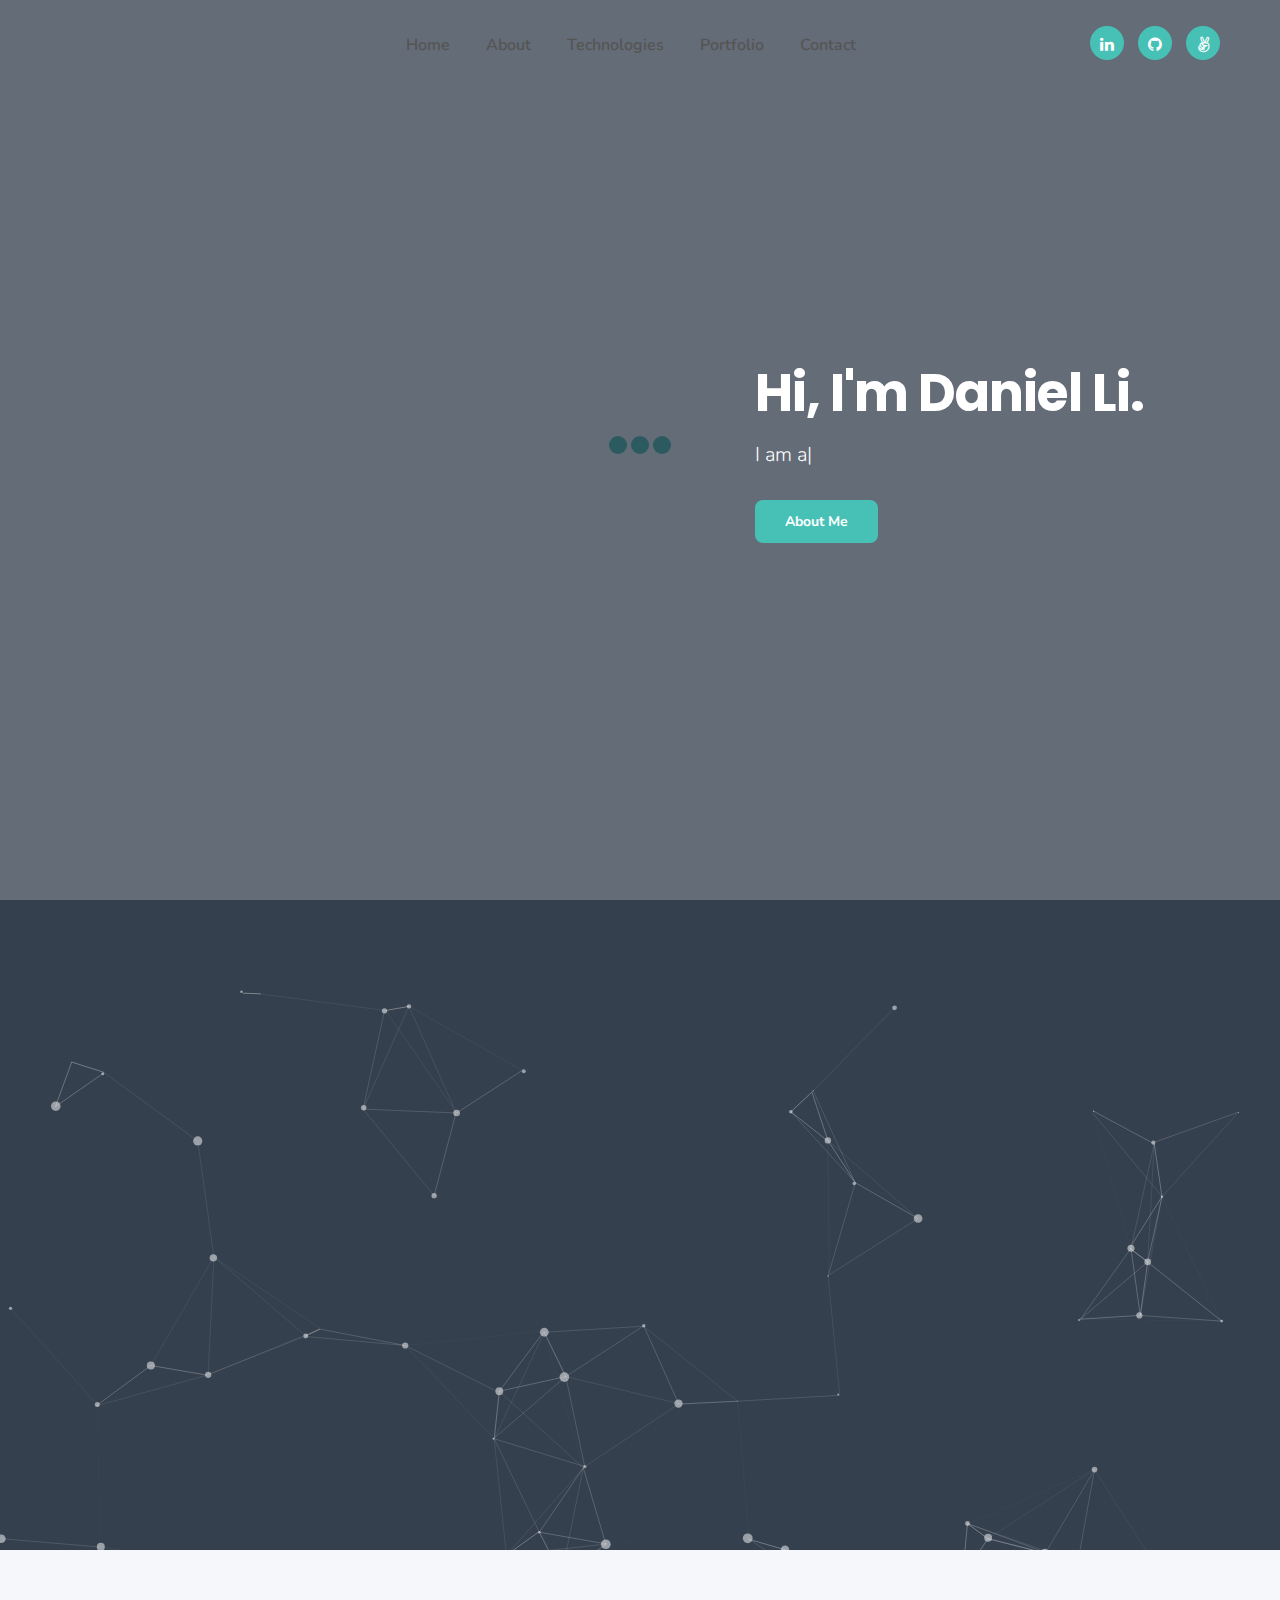
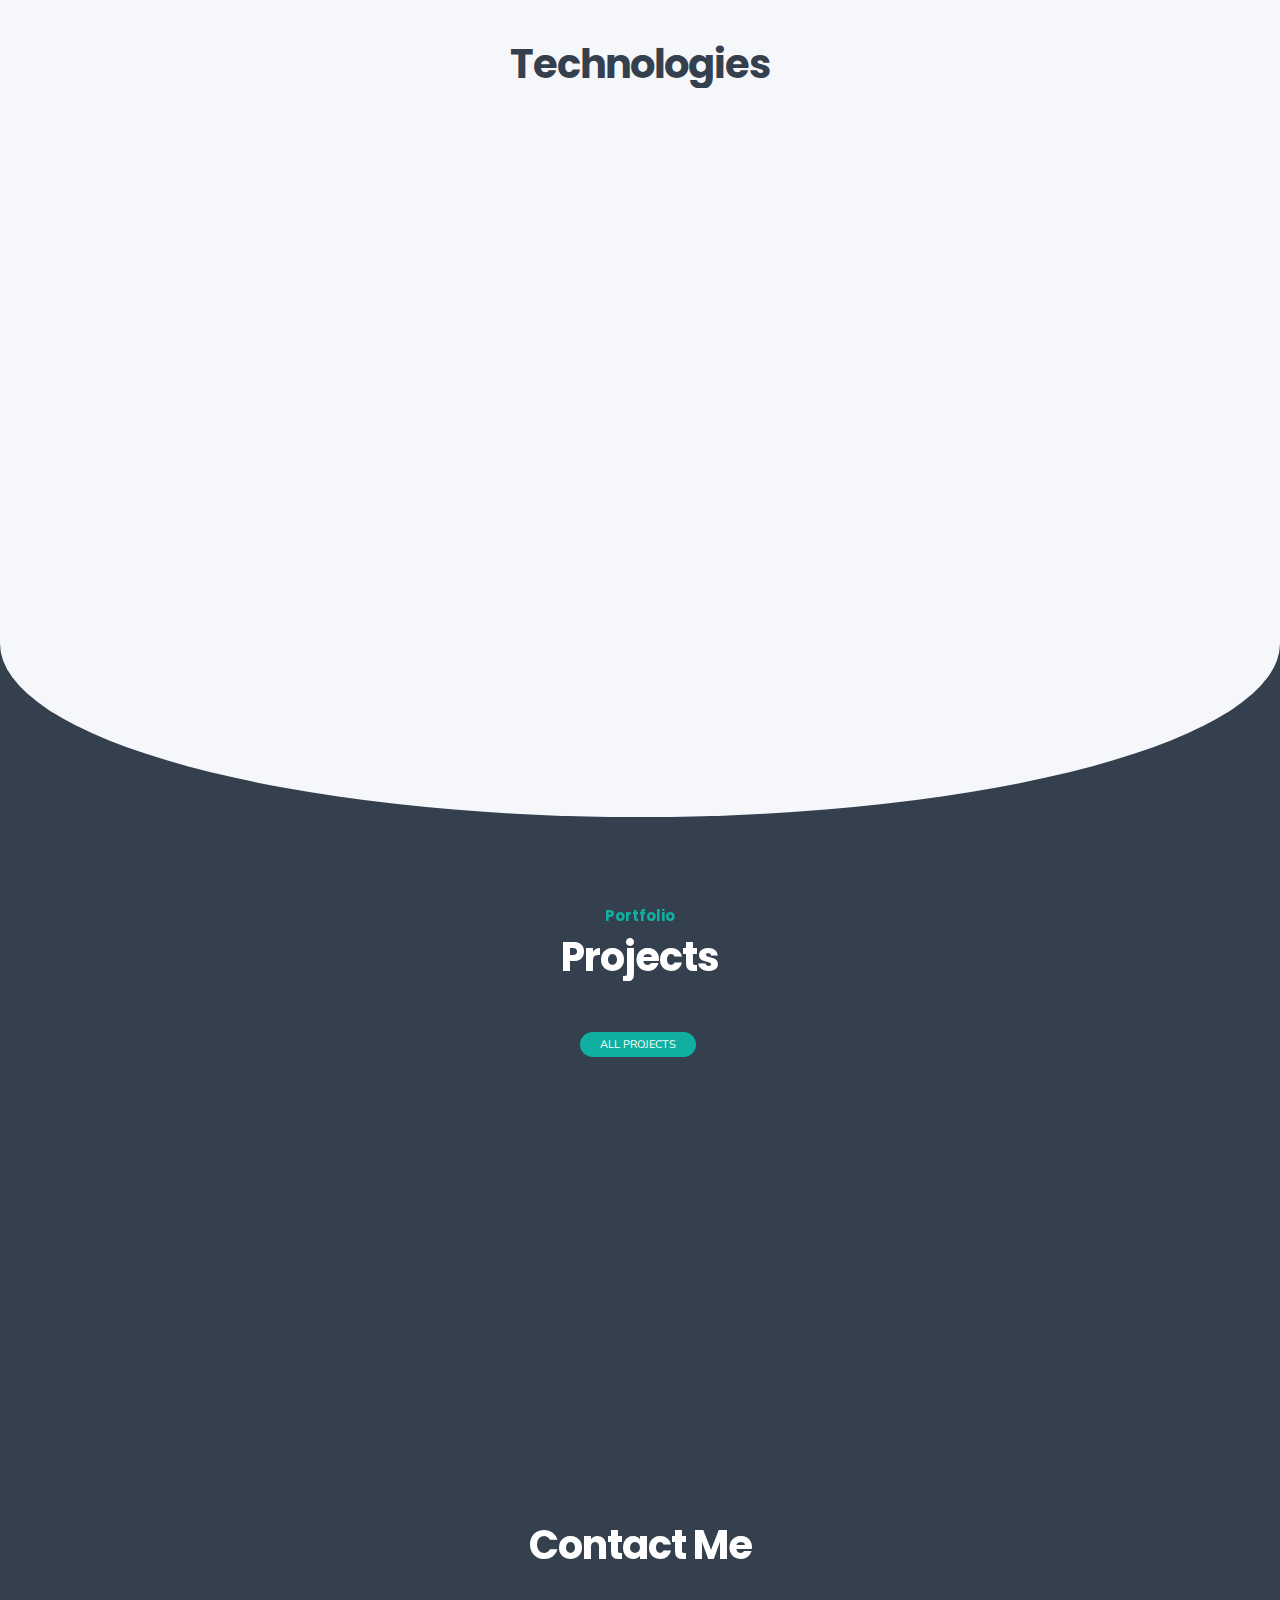
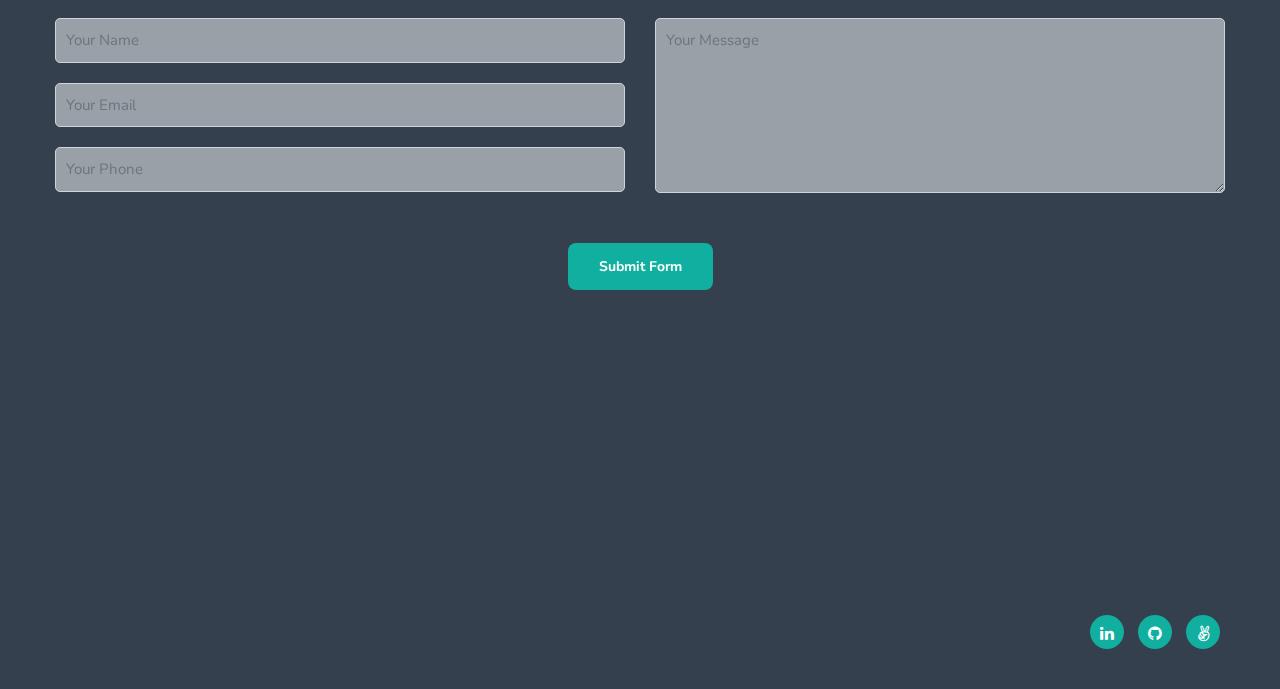
==== index.html @ 14bb6540 "add files" ====
<!DOCTYPE html>
<html lang="zxx">
    <head>
        <meta charset="utf-8" />
        <!-- <title>Jess - Responsive Bootstrap 4 Personal Website</title> -->
        <title>Daniel Li</title>

        <meta content="width=device-width, initial-scale=1.0" name="viewport" />
        <meta content="" name="description" />
        <meta content="" name="keywords" />
        <meta content="" name="author" />

        <!--[if lt IE 9]>
            <script src="js/html5shiv.js"></script>
        <![endif]-->

        <!-- CSS Files
    ================================================== -->
        <link href="css/bootstrap.min.css" rel="stylesheet" type="text/css" />
        <link href="css/bootstrap-grid.min.css" rel="stylesheet" type="text/css" />
        <link href="css/bootstrap-reboot.min.css" rel="stylesheet" type="text/css" />
        <link href="css/animate.css" rel="stylesheet" type="text/css" />
        <link href="css/owl.carousel.css" rel="stylesheet" type="text/css" />
        <link href="css/owl.theme.css" rel="stylesheet" type="text/css" />
        <link href="css/owl.transitions.css" rel="stylesheet" type="text/css" />
        <link href="css/magnific-popup.css" rel="stylesheet" type="text/css" />
        <link href="css/jquery.countdown.css" rel="stylesheet" type="text/css" />
        <link href="css/style.css" rel="stylesheet" type="text/css" />
        <link href="css/dan.css" rel="stylesheet" type="text/css" />


        <!-- color scheme -->
        <link id="colors" href="css/colors/scheme-01.css" rel="stylesheet" type="text/css" />
        <link href="css/coloring.css" rel="stylesheet" type="text/css" />
    </head>

    <body>
        <div id="wrapper">
            <div class="page-overlay">
                <div class="preloader-wrap">
                    <div class="spinner">
                        <div class="bounce1"></div>
                        <div class="bounce2"></div>
                        <div class="bounce3"></div>
                    </div>
                </div>
            </div>

            <!-- header begin -->
            <header class="header-light transparent scroll-light">
                <div class="container">
                    <div class="row">
                        <div class="col-md-12">
                            <div class="d-flex justify-content-between">
                                <div class="align-self-center header-col-left">
                                    <!-- logo begin -->
                                    <div id="logo">
                                        <a href="index.html">
                                            Daniel Li
                                        </a>
                                    </div>
                                    <!-- logo close -->
                                </div>
                                <div class="align-self-center ml-auto header-col-mid">
                                    <!-- mainmenu begin -->
                                    <ul id="mainmenu" class="scrollnav">
                                        <li><a href="#section-hero" class="active">Home</a></li>
                                        <li></li>
                                        <li><a href="#section-about">About</a></li>
                                        <li></li>
                                        <li><a href="#section-services">Technologies</a></li>
                                        <li></li>
                                        <li><a href="#section-portfolio">Portfolio</a></li>
                                        <li></li>
                                        <!-- <li><a href="#section-blog">Blog</a></li>
                                        <li></li> -->
                                        <li><a href="#section-contact">Contact</a></li>
                                        <li></li>
                                    </ul>

                                    <!-- mainmenu close -->
                                </div>
                                <div class="align-self-center ml-auto header-col-right">
                                    <div class="social-icons">
                                        <!-- <a href="#"><i class="fa fa-facebook fa-lg"></i></a> -->
                                        <!-- <a href="#"><i class="fa fa-twitter fa-lg"></i></a> -->
                                        <a href="#"><i class="fa fa-linkedin fa-lg"></i></a>
                                        <a href="#"><i class="fa fa-github fa-lg"></i></a>
                                        <a href="#"><i class="fa fa-angellist fa-lg"></i></a>
                                    </div>

                                    <span id="menu-btn"></span>
                                </div>
                                <div class="clearfix"></div>
                            </div>
                        </div>
                    </div>
                </div>
            </header>
            <!-- header close -->
            <!-- content begin -->
            <div class="no-bottom no-top dark" id="content">
                <div id="top"></div>

                <section id="section-hero" class="vertical-center custom-1" data-bgimage="url(./images/background/6.jpg) top" data-stellar-background-ratio=".5">
                    
                    <div class="container">
                        <div class="row">
                            <div class="col-lg-5 offset-lg-7">
                                <h1 class="wow fadeInUp helloname" data-wow-delay=".5s">Hi, I'm Daniel Li.</h1>
                                <div class=" lead wow fadeInUp text-white" data-wow-delay=".75s">
                                    I am
                                    <div class="typed-strings">
                                        <p>a Software Engineer.</p>
                                        <p>an Accountant.</p>
                                        <p>an Athlete.</p>
                                        <p>excited to meet you.</p>
                                    </div>
                                    <div class="typed"></div>
                                </div>
                                <!-- <p class="lead wow fadeInUp" data-wow-delay=".75s">Lorem ipsum dolor sit amet, consectetur adipiscing elit, sed do eiusmod tempor incididunt ut labore et dolore magna aliqua.</p> -->
                                <!-- <img class="lead wow fadeInUp" data-wow-delay=".75s" src="https://readme-typing-svg.demolab.com?font=Nunito&pause=00&color=FFFFFF&width=435&lines=I+am+a+Software+Engineer.;I+am+an+Accountant.;I+am+an+Athlete.;I+am+excited+to+meet+you." alt=""> -->
                                <div class="spacer-20"></div>
                                <div class="spacer-20"></div>

                                <a class="btn-custom scroll-to wow fadeInUp" data-wow-delay="1s" href="#section-about">About Me</a>
                            </div>
                        </div>
                    </div>
                </section>

                <section id="section-about" class="text-light">
                    <div id="particles-js"></div>
                    <div class="container">
                        <div class="row align-items-center">
                            <div class="col-lg-6 mb-sm-30 text-center">
                                <div class="de-images">
                                    <!-- <img class="di-small-2 wow fadeInLeft" src="images/profilepics/3.jpg" alt="" /> -->
                                    <img class="img-fluid wow fadeInRight profilepic" src="images/profilepics/2.jpg" alt="" />
                                </div>
                            </div>

                            <div class="col-lg-5 offset-md-1 wow fadeInLeft" data-wow-delay=".5s">
                                <h2>About Me</h2>
                                <p>
                                    Whether it's discovering the world through the lens of my eyes or through the pixels of my monitor, I'm always seeking
                                    to find new ways to challenge and improve myself. As a lifelong learner, I found myself drawn into the software engineer
                                    world. I have a passion for creating projects and products to empower individuals with the agency to improve their lives 
                                    
                                    <!-- My passion for creating projects and products to empower individuals with the agency to improve their lives has
                                    always been my mission. -->

                                </p>
                                <div class="spacer-10"></div>
                                <!-- <span id="btn-show-skills" class="btn-border wow fadeInUp" data-wow-delay="1s">Show My Skills</span> -->
                            </div>
                        </div>

                        <div id="skills" class="row">
                            <div class="spacer-double"></div>
                            <div class="spacer-double"></div>
                            <div class="col-md-4">
                                <div class="skill-bar style-2">
                                    <h5>Design</h5>
                                    <div class="de-progress">
                                        <div class="value"></div>
                                        <div class="progress-bar" data-value="80%"></div>
                                    </div>
                                </div>

                                <div class="skill-bar style-2">
                                    <h5>Branding</h5>
                                    <div class="de-progress">
                                        <div class="value"></div>
                                        <div class="progress-bar" data-value="70%"></div>
                                    </div>
                                </div>
                            </div>

                            <div class="col-md-4">
                                <div class="skill-bar style-2">
                                    <h5>Marketing</h5>
                                    <div class="de-progress">
                                        <div class="value"></div>
                                        <div class="progress-bar" data-value="70%"></div>
                                    </div>
                                </div>

                                <div class="skill-bar style-2">
                                    <h5>Development</h5>
                                    <div class="de-progress">
                                        <div class="value"></div>
                                        <div class="progress-bar" data-value="90%"></div>
                                    </div>
                                </div>
                            </div>

                            <div class="col-md-4">
                                <div class="skill-bar style-2">
                                    <h5>Photography</h5>
                                    <div class="de-progress">
                                        <div class="value"></div>
                                        <div class="progress-bar" data-value="90%"></div>
                                    </div>
                                </div>

                                <div class="skill-bar style-2">
                                    <h5>SEO</h5>
                                    <div class="de-progress">
                                        <div class="value"></div>
                                        <div class="progress-bar" data-value="75%"></div>
                                    </div>
                                </div>
                            </div>
                        </div>
                    </div>
                </section>

                <section id="section-services" class="custom-1" data-bgcolor="#F6F7FB">
                    <div class="container">
                        
                        <div class="row">
                            <div class="col-lg-6 offset-lg-3">
                                <div class="text-center">
                                    <h2>Technologies</h2>
                                    <!-- <p>Lorem ipsum dolor sit amet, consectetur adipiscing elit, sed do eiusmod tempor incididunt ut labore et dolore magna aliqua.</p> -->
                                    <div class="spacer-30"></div>
                                </div>
                            </div>
                        </div>

                        <!-- <div class="row">
                            <div class="col-lg-4 col-md-6 mb30 wow fadeInRight" data-wow-delay="0s">
                                <div class="f-box f-icon-left f-icon-circle f-border">
                                    <i class="fa fa-laptop id-color"></i>
                                    <div class="fb-text">
                                        <h4>Website Design</h4>
                                        <p>Lorem ipsum dolor sit amet, consectetur adipiscing elit, sed do eiusmod tempor incididunt.</p>
                                    </div>
                                </div>
                            </div>

                            <div class="col-lg-4 col-md-6 mb30 wow fadeInRight" data-wow-delay=".25s">
                                <div class="f-box f-icon-left f-icon-circle f-border">
                                    <i class="fa fa-paper-plane-o id-color"></i>
                                    <div class="fb-text">
                                        <h4>Email Marketing</h4>
                                        <p>Lorem ipsum dolor sit amet, consectetur adipiscing elit, sed do eiusmod tempor incididunt.</p>
                                    </div>
                                </div>
                            </div>

                            <div class="col-lg-4 col-md-6 mb30 wow fadeInRight" data-wow-delay=".5s">
                                <div class="f-box f-icon-left f-icon-circle f-border">
                                    <i class="fa fa-line-chart id-color"></i>
                                    <div class="fb-text">
                                        <h4>Digital Analytics</h4>
                                        <p>Lorem ipsum dolor sit amet, consectetur adipiscing elit, sed do eiusmod tempor incididunt.</p>
                                    </div>
                                </div>
                            </div>

                            <div class="col-lg-4 col-md-6 mb30 wow fadeInRight" data-wow-delay="0s">
                                <div class="f-box f-icon-left f-icon-circle f-border">
                                    <i class="fa fa-object-group id-color"></i>
                                    <div class="fb-text">
                                        <h4>Visual Editor</h4>
                                        <p>Lorem ipsum dolor sit amet, consectetur adipiscing elit, sed do eiusmod tempor incididunt.</p>
                                    </div>
                                </div>
                            </div>

                            <div class="col-lg-4 col-md-6 mb30 wow fadeInRight" data-wow-delay=".25s">
                                <div class="f-box f-icon-left f-icon-circle f-border">
                                    <i class="fa fa-hdd-o id-color"></i>
                                    <div class="fb-text">
                                        <h4>Backup &amp; Security</h4>
                                        <p>Lorem ipsum dolor sit amet, consectetur adipiscing elit, sed do eiusmod tempor incididunt.</p>
                                    </div>
                                </div>
                            </div>

                            <div class="col-lg-4 col-md-6 mb30 wow fadeInRight" data-wow-delay=".5s">
                                <div class="f-box f-icon-left f-icon-circle f-border">
                                    <i class="fa fa-comments-o id-color"></i>
                                    <div class="fb-text">
                                        <h4>IT Consultancy</h4>
                                        <p>Lorem ipsum dolor sit amet, consectetur adipiscing elit, sed do eiusmod tempor incididunt.</p>
                                    </div>
                                </div>
                            </div>
                        </div> -->
                        <div class="technology-skills">

                            <div class="skills-container wow" data-wow-delay=".5s">
                                <img class="skills-icons" src="./images/skills/javascript.png" alt="">
                                <div class="skills-name">JavaScript</div>
                            </div>
                            <div class="skills-container wow" data-wow-delay=".5s">
                                <img class="skills-icons" src="./images/skills/ruby.png" alt="">
                                <div class="skills-name">Ruby</div>
                            </div>
                            <div class="skills-container wow" data-wow-delay=".5s">
                                <img class="skills-icons" src="./images/skills/python.png" alt="">
                                <div class="skills-name">Python</div>
                            </div>
                            <div class="skills-container wow" data-wow-delay=".5s">
                                <img class="skills-icons" src="./images/skills/react.png" alt="">
                                <div class="skills-name">React</div>
                            </div>
                            <div class="skills-container wow" data-wow-delay=".5s">
                                <img class="skills-icons" src="./images/skills/redux.png" alt="">
                                <div class="skills-name">Redux</div>
                            </div>
                            <div class="skills-container wow" data-wow-delay=".5s">
                                <img class="skills-icons" src="./images/skills/mongodb.png" alt="">
                                <div class="skills-name">MongoDB</div>
                            </div>
                            <div class="skills-container wow" data-wow-delay=".5s">
                                <img class="skills-icons" src="./images/skills/postgresql.png" alt="">
                                <div class="skills-name">PostgreSQL</div>
                            </div>
                            <div class="skills-container wow" data-wow-delay=".5s">
                                <img class="skills-icons" src="./images/skills/node.png" alt="">
                                <div class="skills-name">Node.js</div>
                            </div>
                            <div class="skills-container wow" data-wow-delay=".5s">
                                <img class="skills-icons" src="./images/skills/jquery.png" alt="">
                                <div class="skills-name">JQuery</div>
                            </div>
                            <div class="skills-container wow" data-wow-delay=".5s">
                                <img class="skills-icons" src="./images/skills/chartjs.png" alt="">
                                <div class="skills-name">Chart.js</div>
                            </div>
                            <div class="skills-container wow" data-wow-delay=".5s">
                                <img class="skills-icons" src="./images/skills/aws.png" alt="">
                                <div class="skills-name">AWS</div>
                            </div>
                            <div class="skills-container wow" data-wow-delay=".5s">
                                <img class="skills-icons" src="./images/skills/heroku.svg" alt="">
                                <div class="skills-name">Heroku</div>
                            </div>
                            <div class="skills-container wow" data-wow-delay=".5s">
                                <img class="skills-icons" src="./images/skills/github2.png" alt="">
                                <div class="skills-name">GitHub</div>
                            </div>
                            <div class="skills-container wow" data-wow-delay=".5s">
                                <img class="skills-icons" src="./images/skills/html.png" alt="">
                                <div class="skills-name">HTML</div>
                            </div>
                            <div class="skills-container wow" data-wow-delay=".5s">
                                <img class="skills-icons" src="./images/skills/css.png" alt="">
                                <div class="skills-name">CSS</div>
                            </div>
                        </div> 
                        
                    </div>
                </section>

                <!-- <section id="section-cta" class="text-light">
                    <div class="container">
                        <div class="row">
                            <div class="col-md-8 offset-md-2 text-center">
                                <h2>I Am Available For Hire</h2>
                                <div class="spacer-10"></div>
                                <a href="#" class="btn-custom">Hire Me Now</a>
                            </div>
                        </div>
                    </div>
                </section> -->

                <!-- section begin -->
                <!-- <section id="section-testimonial" class="custom-1" data-bgcolor="#F6F7FB">
                    <div class="container">
                        <div class="row">
                            <div class="col-lg-6 offset-lg-3">
                                <div class="text-center">
                                    <h2>Testimonials</h2>
                                    <p>Lorem ipsum dolor sit amet, consectetur adipiscing elit, sed do eiusmod tempor incididunt ut labore et dolore magna aliqua.</p>
                                    <div class="spacer-30"></div>
                                </div>
                            </div>
                        </div>

                        <div class="row">
                            <div class="col-md-8 offset-md-2">
                                <div id="testimonial-carousel-single" class="owl-carousel owl-theme wow fadeInUp">
                                    <blockquote class="testimonial-big">
                                        <img src="Images/people/1.jpg" alt="" />
                                        I'm always impressed with the services. Lorem ipsum dolor sit amet, consectetur adipisicing elit, sed do eiusmod tempor incididunt ut labore et dolore magna aliqua. Ut enim ad minim veniam, quis
                                        nostrud exercitation ullamco laboris nisi ut aliquip.

                                        <span class="name">John, Customer</span>
                                    </blockquote>

                                    <blockquote class="testimonial-big">
                                        <img src="Images/people/2.jpg" alt="" />
                                        I'm always impressed with the services. Lorem ipsum dolor sit amet, consectetur adipisicing elit, sed do eiusmod tempor incididunt ut labore et dolore magna aliqua. Ut enim ad minim veniam, quis
                                        nostrud exercitation ullamco laboris nisi ut aliquip.

                                        <span class="name">Sandra, Customer</span>
                                    </blockquote>

                                    <blockquote class="testimonial-big">
                                        <img src="Images/people/3.jpg" alt="" />
                                        I'm always impressed with the services. Lorem ipsum dolor sit amet, consectetur adipisicing elit, sed do eiusmod tempor incididunt ut labore et dolore magna aliqua. Ut enim ad minim veniam, quis
                                        nostrud exercitation ullamco laboris nisi ut aliquip.

                                        <span class="name">Michael, Customer</span>
                                    </blockquote>
                                </div>
                            </div>
                        </div>
                    </div>
                </section> -->
                <!-- section close -->

                <!-- section begin -->
                <section id="section-portfolio" class="text-light">
                    <div class="container">
                        <!-- portfolio filter begin -->
                        <div class="row">
                            <div class="col-md-12 text-center">
                                <h5><span class="id-color">Portfolio</span></h5>
                                <h2>Projects</h2>
                            </div>

                            <div class="spacer-single"></div>

                            <div class="col-md-12 text-center">
                                <ul id="filters">
                                    <li><a href="#" data-filter="*" class="selected">all projects</a></li>
                                    <!-- <li><a href="#" data-filter=".illustration">illustration</a></li>
                                    <li><a href="#" data-filter=".mobile">mobile</a></li>
                                    <li><a href="#" data-filter=".photography">photography</a></li>
                                    <li><a href="#" data-filter=".website">website</a></li> -->
                                </ul>

                                <div id="gallery" class="gallery full-gallery de-gallery pf_full_width pf_3_cols grid sequence">
                                    <!-- gallery item -->
                                    <div class="item illustration website gallery-item pf-click" data-value="project-details-image.html">
                                        <div class="picframe wow">
                                            <span class="overlay">
                                                <span class="pf_text">
                                                    <span class="project-name">NasDan</span>
                                                </span>
                                            </span>
                                            <img src="images/portfolio/Nasdan.jpg" alt="" />
                                        </div>
                                    </div>
                                    <!-- close gallery item -->

                                    <!-- gallery item -->
                                    <div class="item photography gallery-item pf-click" data-value="project-details-slider.html">
                                        <div class="picframe wow">
                                            <span class="overlay">
                                                <span class="pf_text">
                                                    <span class="project-name">MyIntrest</span>
                                                </span>
                                            </span>
                                            <img src="images/portfolio/MyIntrest.jpg" alt="" />
                                        </div>
                                    </div>
                                    <!-- close gallery item -->

                                    <!-- gallery item -->
                                    <div class="item illustration gallery-item pf-click" data-value="project-details-youtube.html">
                                        <div class="picframe wow">
                                            <span class="overlay">
                                                <span class="pf_text">
                                                    <span class="project-name">AviQuest</span>
                                                </span>
                                            </span>
                                            <img src="images/portfolio/AviQuest.jpg" alt="" />
                                        </div>
                                    </div>
                                    <!-- close gallery item -->

                                    <!-- gallery item -->
                                    <!-- <div class="item photography illustration mobile gallery-item pf-click" data-value="project-details-image-big.html">
                                        <div class="picframe wow">
                                            <span class="overlay">
                                                <span class="pf_text">
                                                    <span class="project-name">Multi Images Big</span>
                                                </span>
                                            </span>
                                            <img src="images/portfolio/4.jpg" alt="" />
                                        </div>
                                    </div> -->
                                    <!-- close gallery item -->

                                    <!-- gallery item -->
                                    <!-- <div class="item photography mobile website gallery-item pf-click" data-value="project-details-slider-big.html">
                                        <div class="picframe wow">
                                            <span class="overlay">
                                                <span class="pf_text">
                                                    <span class="project-name">Slider Images Big</span>
                                                </span>
                                            </span>
                                            <img src="images/portfolio/5.jpg" alt="" />
                                        </div>
                                    </div> -->
                                    <!-- close gallery item -->

                                    <!-- gallery item -->
                                    <!-- <div class="item mobile website gallery-item pf-click" data-value="project-details-youtube-big.html">
                                        <div class="picframe wow">
                                            <span class="overlay">
                                                <span class="pf_text">
                                                    <span class="project-name">Youtube Video Big</span>
                                                </span>
                                            </span>
                                            <img src="images/portfolio/6.jpg" alt="" />
                                        </div>
                                    </div> -->
                                    <!-- close gallery item -->
                                </div>
                            </div>
                            <!-- portfolio filter close -->
                        </div>
                    </div>
                </section>
                <!-- section close -->

                <div id="loader-area">
                    <div class="container">
                        <div class="project-load"></div>
                    </div>
                </div>

                <!-- <section id="section-blog" data-bgcolor="#F6F7FB">
                    <div class="container">
                        <div class="row">
                            <div class="col-lg-6 offset-lg-3">
                                <div class="text-center">
                                    <h2>Our Blog</h2>
                                    <p>Lorem ipsum dolor sit amet, consectetur adipiscing elit, sed do eiusmod tempor incididunt ut labore et dolore magna aliqua.</p>
                                    <div class="spacer-30"></div>
                                </div>
                            </div>
                        </div>

                        <div class="row">
                            <div class="col-lg-4 col-md-6 mb30">
                                <div class="bloglist item">
                                    <div class="post-content">
                                        <div class="post-image">
                                            <img alt="" src="images/news/1.jpg" />
                                            <div class="post-info">
                                                <div class="inner"><span class="post-date">10 hours ago</span> <span class="post-author">Oscar Helman</span></div>
                                            </div>
                                        </div>
                                        <div class="post-text">
                                            <h4><a href="#">Better User Interface</a></h4>
                                            <p>Lorem ipsum dolor sit amet, consectetur adipisicing elit, sed do eiusmod tempor incididunt ut labore et dolore magna aliqua.</p>
                                        </div>
                                    </div>
                                </div>
                            </div>

                            <div class="col-lg-4 col-md-6 mb30">
                                <div class="bloglist item">
                                    <div class="post-content">
                                        <div class="post-image">
                                            <img alt="" src="images/news/2.jpg" />
                                            <div class="post-info">
                                                <div class="inner"><span class="post-date">10 hours ago</span> <span class="post-author">Oscar Helman</span></div>
                                            </div>
                                        </div>
                                        <div class="post-text">
                                            <h4><a href="#">Experts Web Design Tips</a></h4>
                                            <p>Lorem ipsum dolor sit amet, consectetur adipisicing elit, sed do eiusmod tempor incididunt ut labore et dolore magna aliqua.</p>
                                        </div>
                                    </div>
                                </div>
                            </div>

                            <div class="col-lg-4 col-md-6 mb30">
                                <div class="bloglist item">
                                    <div class="post-content">
                                        <div class="post-image">
                                            <img alt="" src="images/news/3.jpg" />
                                            <div class="post-info">
                                                <div class="inner"><span class="post-date">10 hours ago</span> <span class="post-author">Oscar Helman</span></div>
                                            </div>
                                        </div>
                                        <div class="post-text">
                                            <h4><a href="#">Importance Of Web Design</a></h4>
                                            <p>Lorem ipsum dolor sit amet, consectetur adipisicing elit, sed do eiusmod tempor incididunt ut labore et dolore magna aliqua.</p>
                                        </div>
                                    </div>
                                </div>
                            </div>
                        </div>
                    </div>
                </section> -->

                <!-- section begin -->
                <section id="section-contact" class="text-light">
                    <div class="container">
                        <div class="row">
                            
                            <div class="col-lg-6 offset-lg-3">
                                <div class="text-center">
                                    <h2>Contact Me</h2>
                                    <!-- <p>Lorem ipsum dolor sit amet, consectetur adipiscing elit, sed do eiusmod tempor incididunt ut labore et dolore magna aliqua.</p> -->
                                    <div class="spacer-30"></div>
                                </div>
                            </div>
                        </div>

                        <form name="contactForm" id="contact_form" class="row form-default" method="post" action="email.php">
                            <div class="col-md-6">
                                <div class="field-set">
                                    <input type="text" name="name" id="name" class="form-control" placeholder="Your Name" />
                                    <div class="line-fx"></div>
                                </div>

                                <div class="field-set">
                                    <input type="text" name="email" id="email" class="form-control" placeholder="Your Email" />
                                    <div class="line-fx"></div>
                                </div>

                                <div class="field-set">
                                    <input type="text" name="phone" id="phone" class="form-control" placeholder="Your Phone" />
                                    <div class="line-fx"></div>
                                </div>
                            </div>

                            <div class="col-md-6">
                                <div class="field-set">
                                    <textarea name="message" id="message" class="form-control" placeholder="Your Message"></textarea>
                                    <div class="line-fx"></div>
                                </div>
                            </div>

                            <div class="spacer-single"></div>

                            <div class="col-md-12 text-center">
                                <div id="submit">
                                    <input type="submit" id="send_message" value="Submit Form" class="btn btn-custom color-2" />
                                </div>
                                <div id="mail_success" class="success">Your message has been sent successfully.</div>
                                <div id="mail_fail" class="error">Sorry, error occured this time sending your message.</div>
                            </div>
                        </form>

                        <div class="spacer-double"></div>

                        <div class="row text-center wow fadeInUp">
                            <div class="col-md-4">
                                <div class="wm-1"></div>
                                <i class="icon_mobile id-color size40 mb20"></i>
                                <h6 class="id-color">Call Me</h6>
                                <p>(646) 667 6872</p>
                            </div>

                            <div class="col-md-4">
                                <div class="wm-1"></div>
                                <i class="icon_house_alt id-color size40 mb20"></i>
                                <h6 class="id-color">Visit </h6>
                                <p>New York, NY</p>
                            </div>

                            <div class="col-md-4">
                                <div class="wm-1"></div>
                                <i class="icon_mail_alt id-color size40 mb20"></i>
                                <h6 class="id-color">Email Me</h6>
                                <p>DLi53@outlook.com</p>
                            </div>
                        </div>
                    </div>
                </section>
            </div>
            <!-- content close -->

            <!-- footer begin -->
            <footer class="footer">
                <div class="container">
                    <div class="row align-items-center">
                        <div class="col-md-6 sm-text-center mb-sm-30">
                            <!-- &copy; Copyright 2020 - Jess by Designesia -->
                        </div>

                        <div class="col-md-6 text-md-right text-sm-left">
                            <div class="social-icons">
                                <!-- <a href="#"><i class="fa fa-facebook fa-lg"></i></a> -->
                                <!-- <a href="#"><i class="fa fa-twitter fa-lg"></i></a> -->
                                <a href="#"><i class="fa fa-linkedin fa-lg"></i></a>
                                <a href="#"><i class="fa fa-github fa-lg"></i></a>
                                <a href="#"><i class="fa fa-angellist fa-lg"></i></a>
                                <!-- <a href="#"><i class="fa fa-google-plus fa-lg"></i></a> -->
                                <!-- <a href="#"><i class="fa fa-rss fa-lg"></i></a> -->
                            </div>
                        </div>
                    </div>
                </div>
            </footer>
            <!-- footer close -->

            <a href="#" id="back-to-top"></a>

            <div id="preloader">
                <div class="spinner">
                    <div class="bounce1"></div>
                    <div class="bounce2"></div>
                    <div class="bounce3"></div>
                </div>
            </div>
        </div>
		
		

        <!-- Javascript Files
    ================================================== -->
        <script src="js/jquery.min.js"></script>
        <script src="js/bootstrap.min.js"></script>
        <script src="js/wow.min.js"></script>
        <script src="js/jquery.isotope.min.js"></script>
        <script src="js/easing.js"></script>
        <script src="js/owl.carousel.js"></script>
        <script src="js/validation.js"></script>
        <script src="js/jquery.magnific-popup.min.js"></script>
        <script src="js/enquire.min.js"></script>
        <script src="js/jquery.stellar.min.js"></script>
        <script src="js/jquery.plugin.js"></script>
        <script src="js/typed.js"></script>
        <script src="js/typed-custom.js"></script>
        <script src="js/jquery.countTo.js"></script>
        <script src="js/jquery.countdown.js"></script>
        <script src="js/particles.js"></script>
        <script src="js/app.js"></script>
        <script src="js/designesia.js"></script>
    </body>
</html>
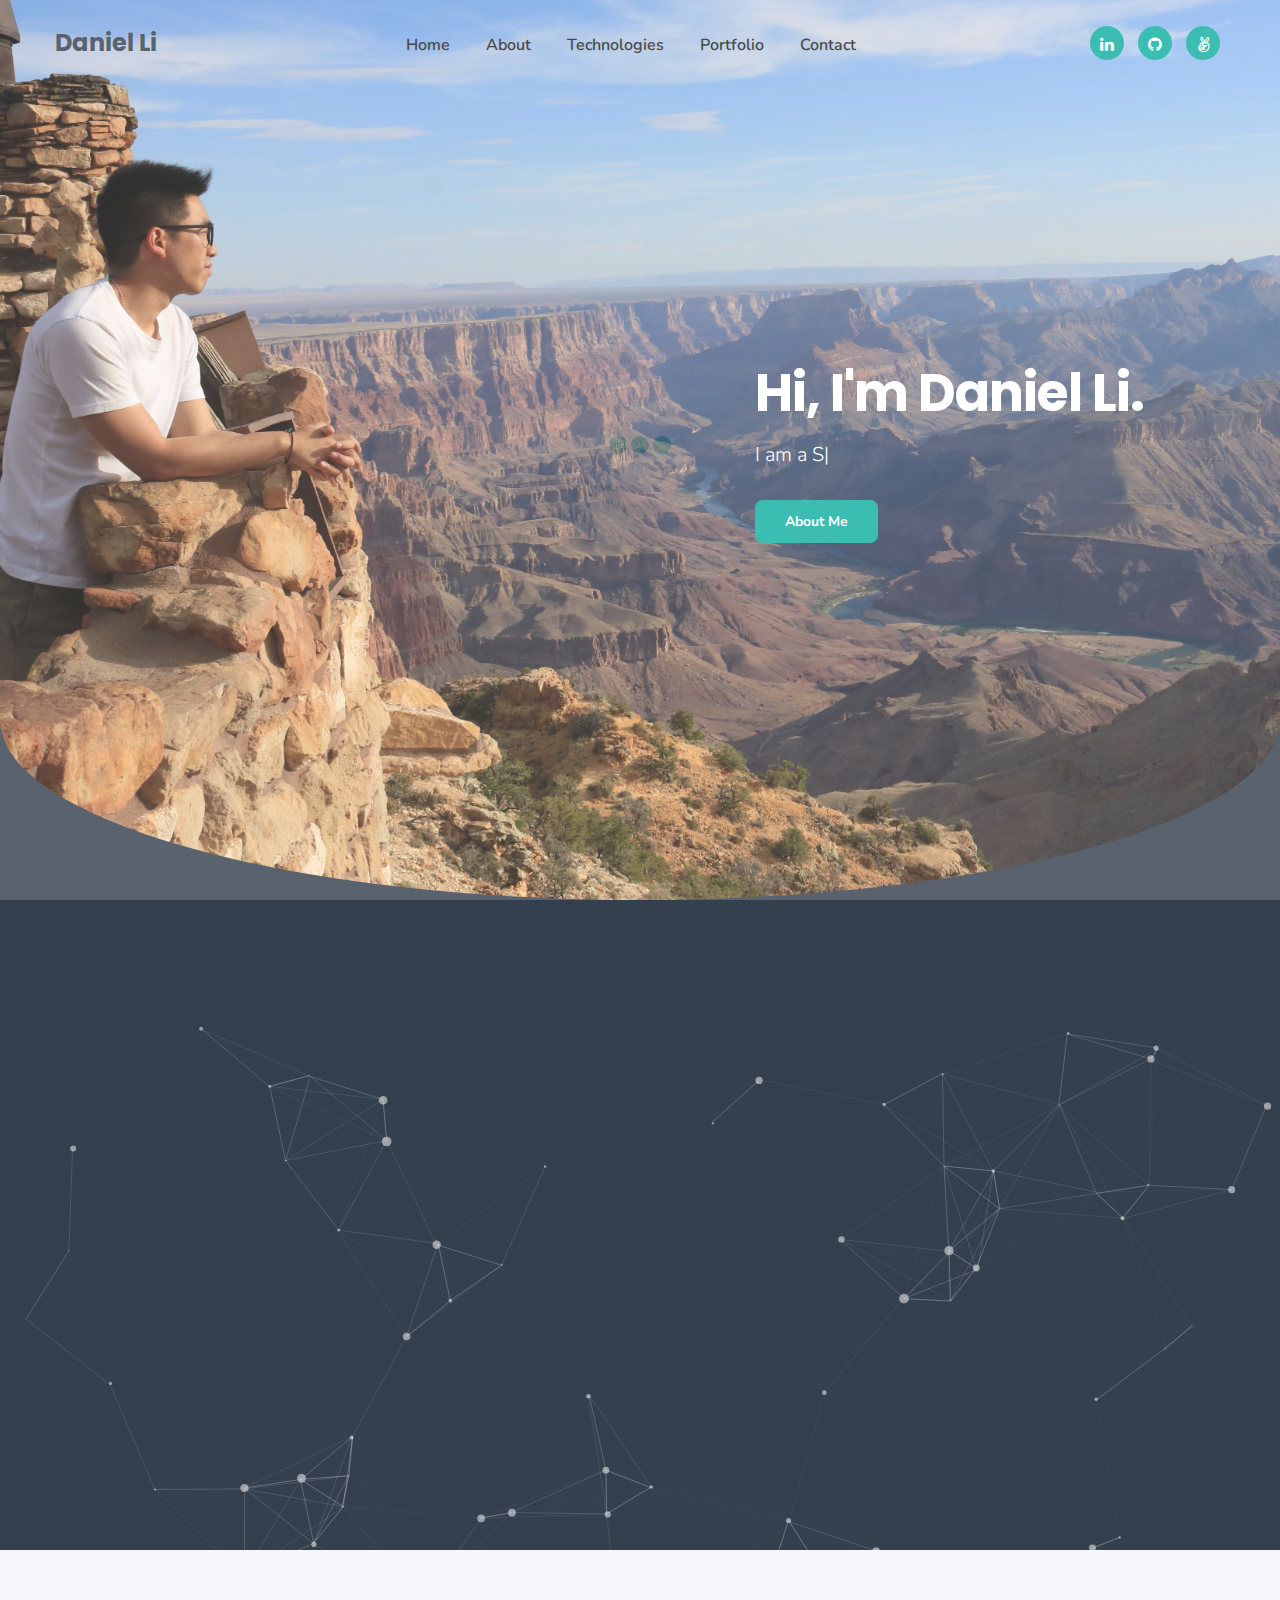
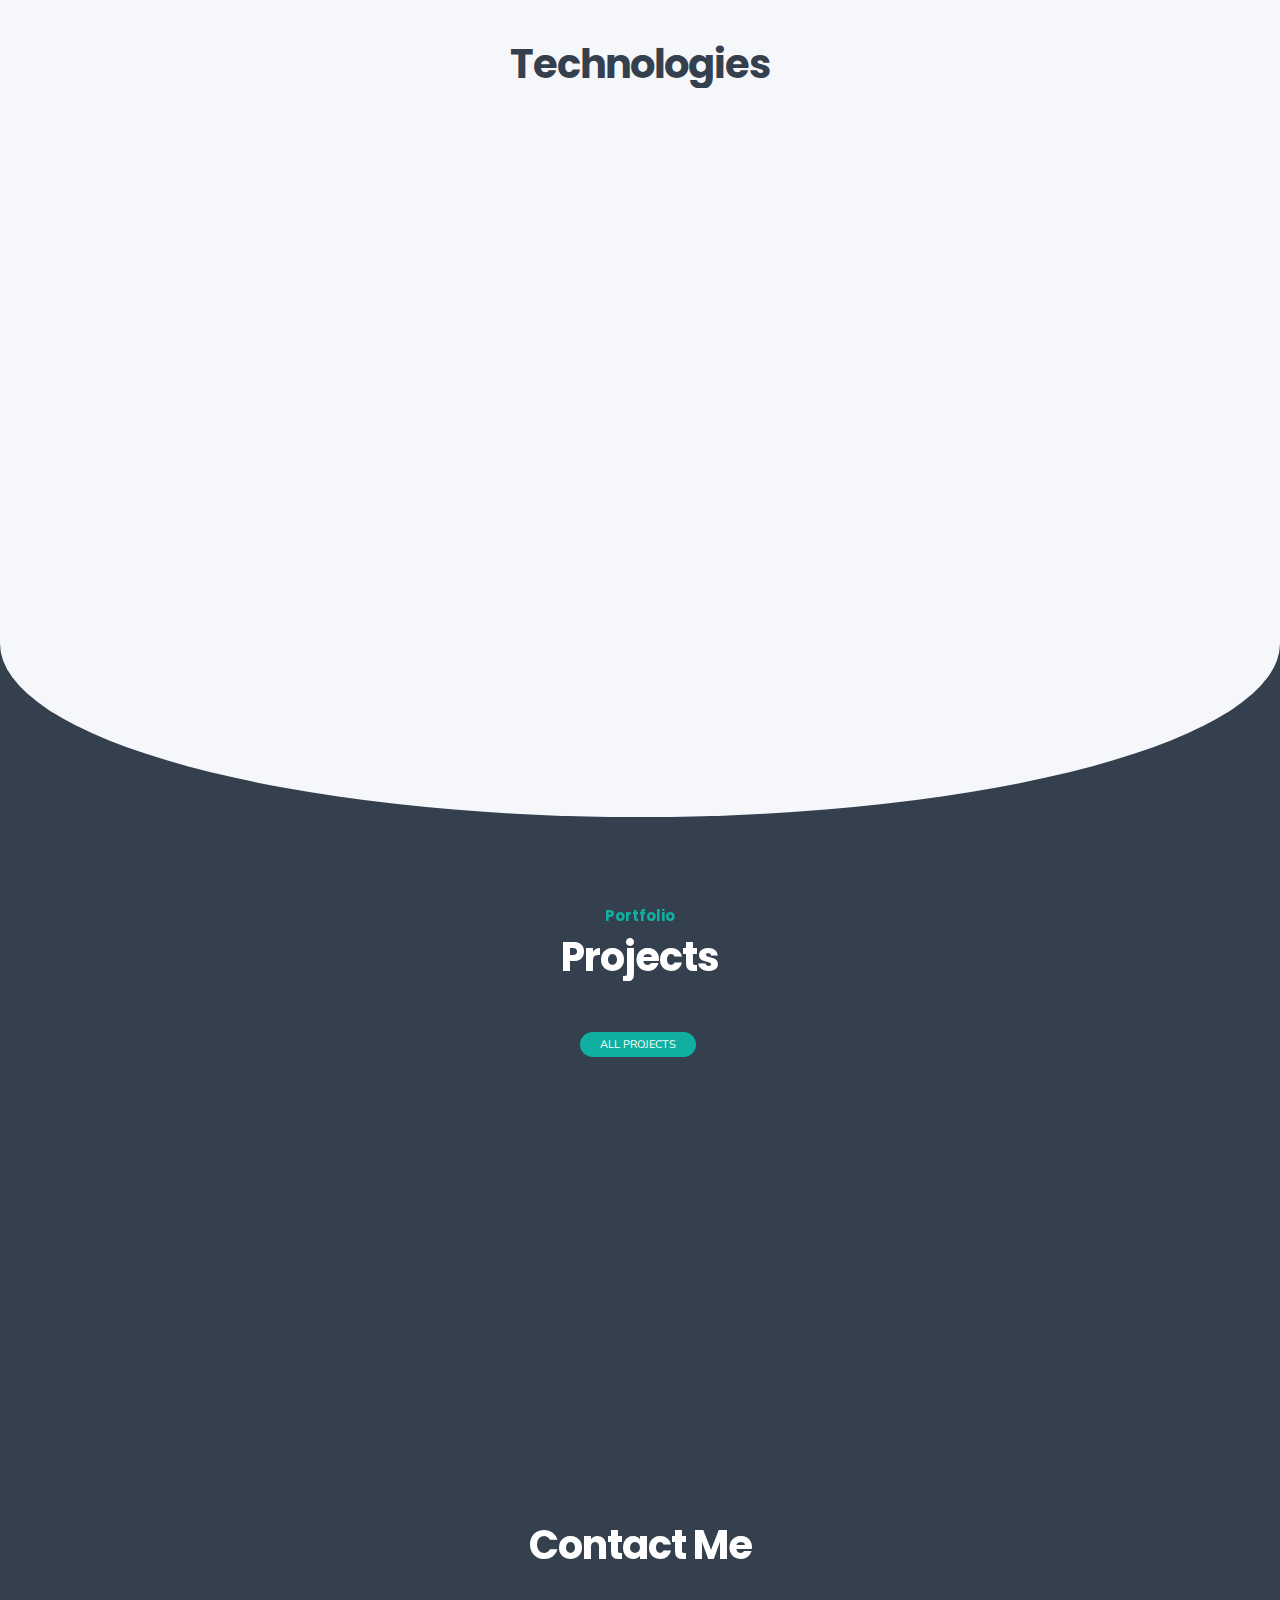
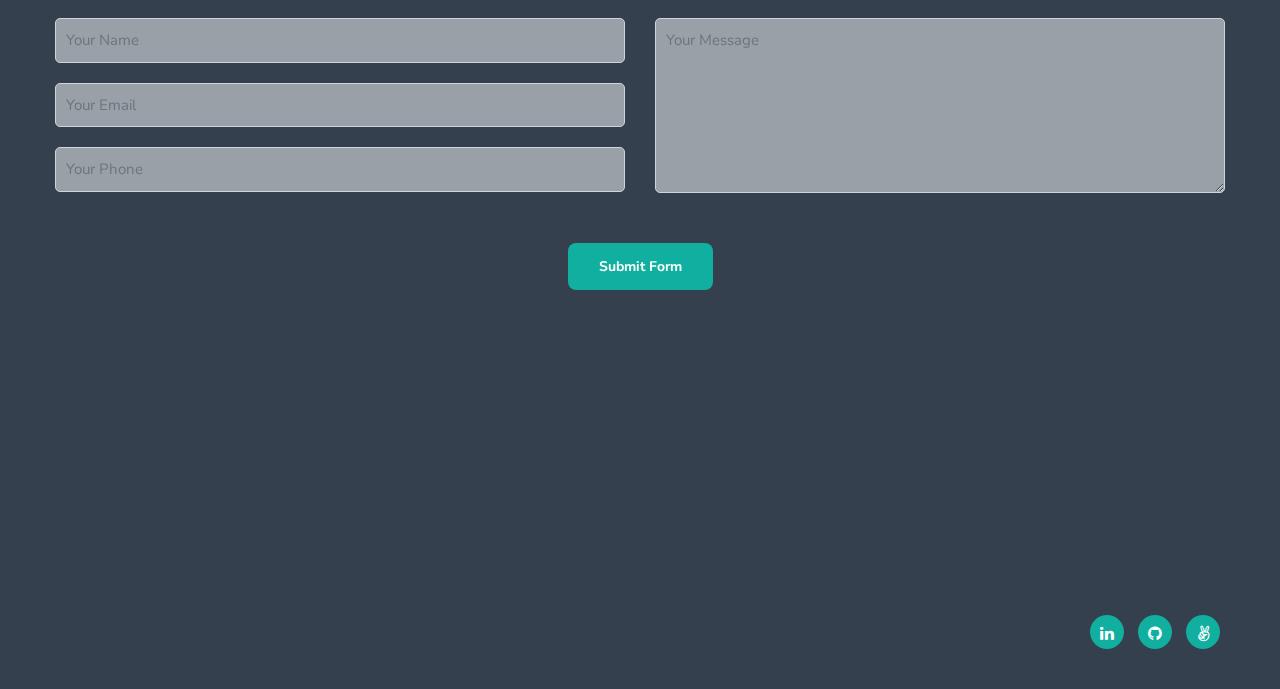
==== commit d092947f: "update pic" ====
--- a/index.html
+++ b/index.html
@@ -102,7 +102,7 @@
             <div class="no-bottom no-top dark" id="content">
                 <div id="top"></div>
 
-                <section id="section-hero" class="vertical-center custom-1" data-bgimage="url(./images/background/6.jpg) top" data-stellar-background-ratio=".5">
+                <section id="section-hero" class="vertical-center custom-1" data-bgimage="url(./images/background/7.jpg) top" data-stellar-background-ratio=".5">
                     
                     <div class="container">
                         <div class="row">
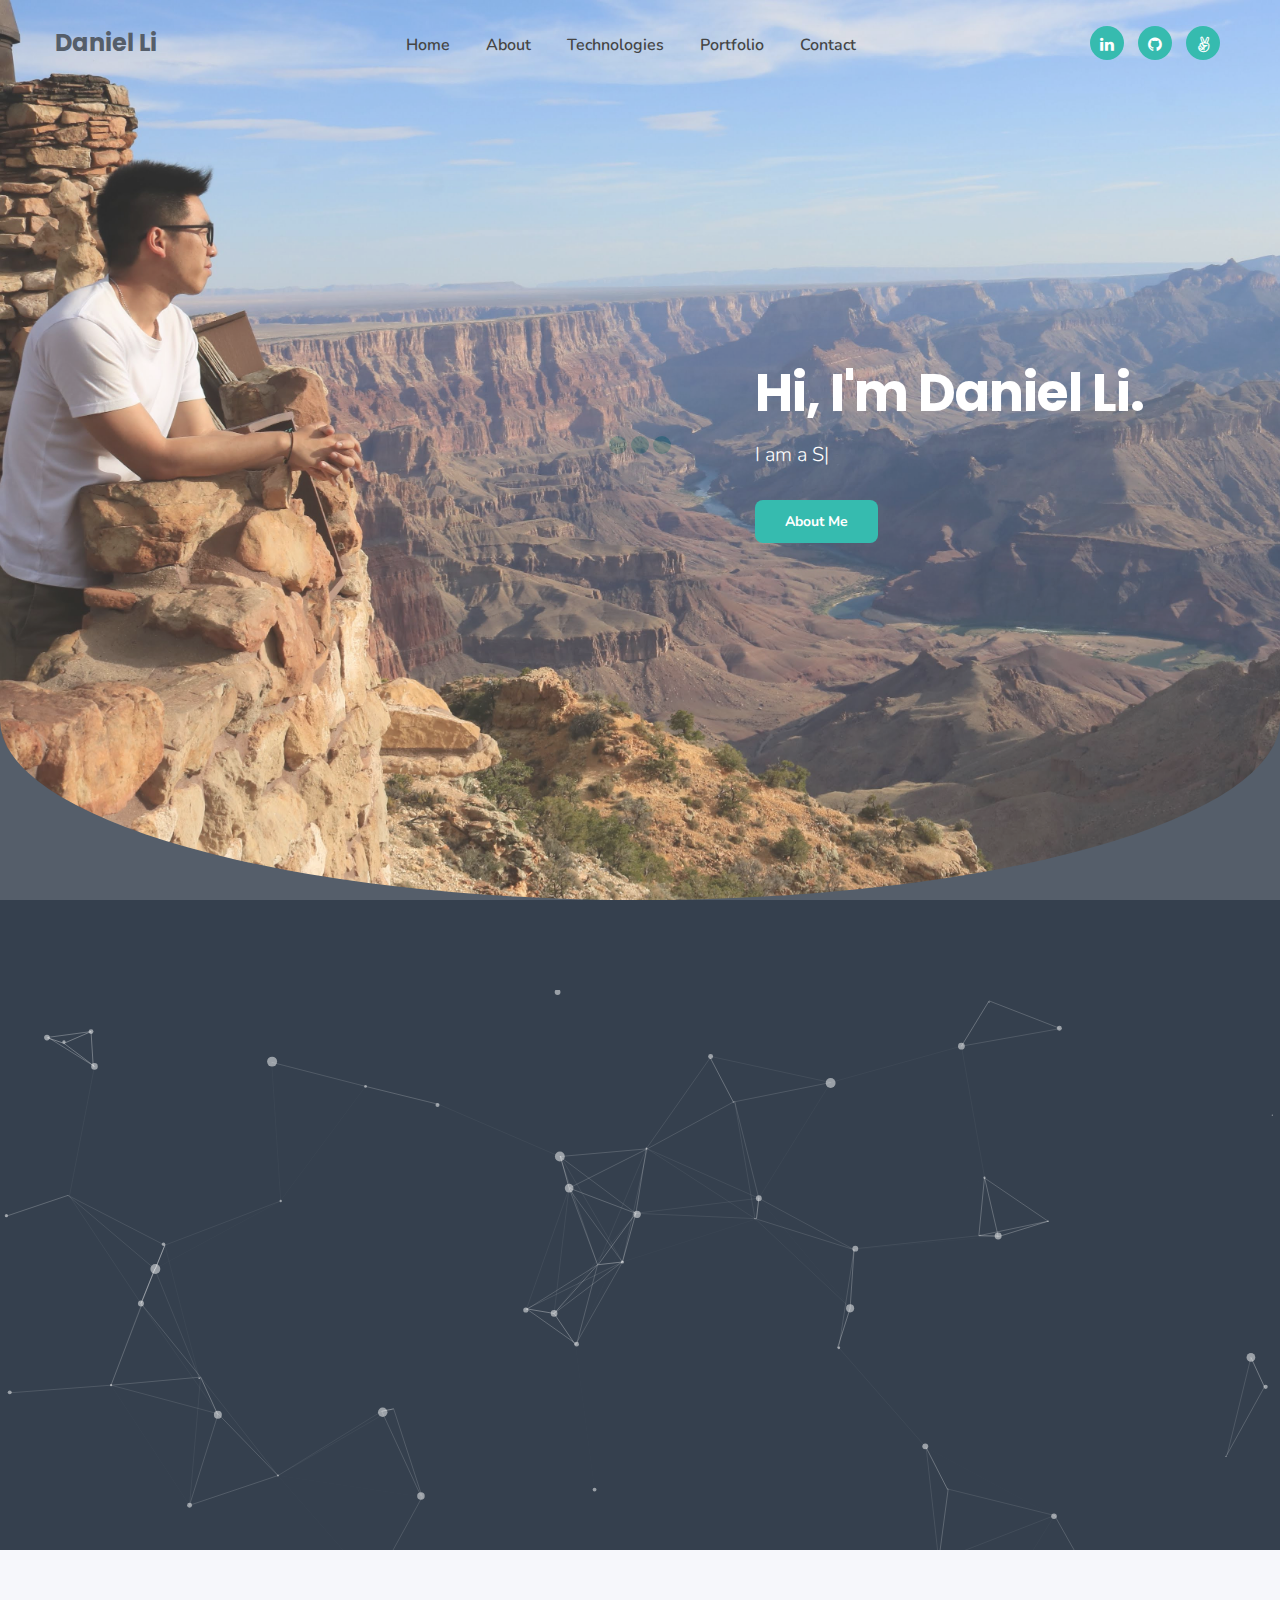
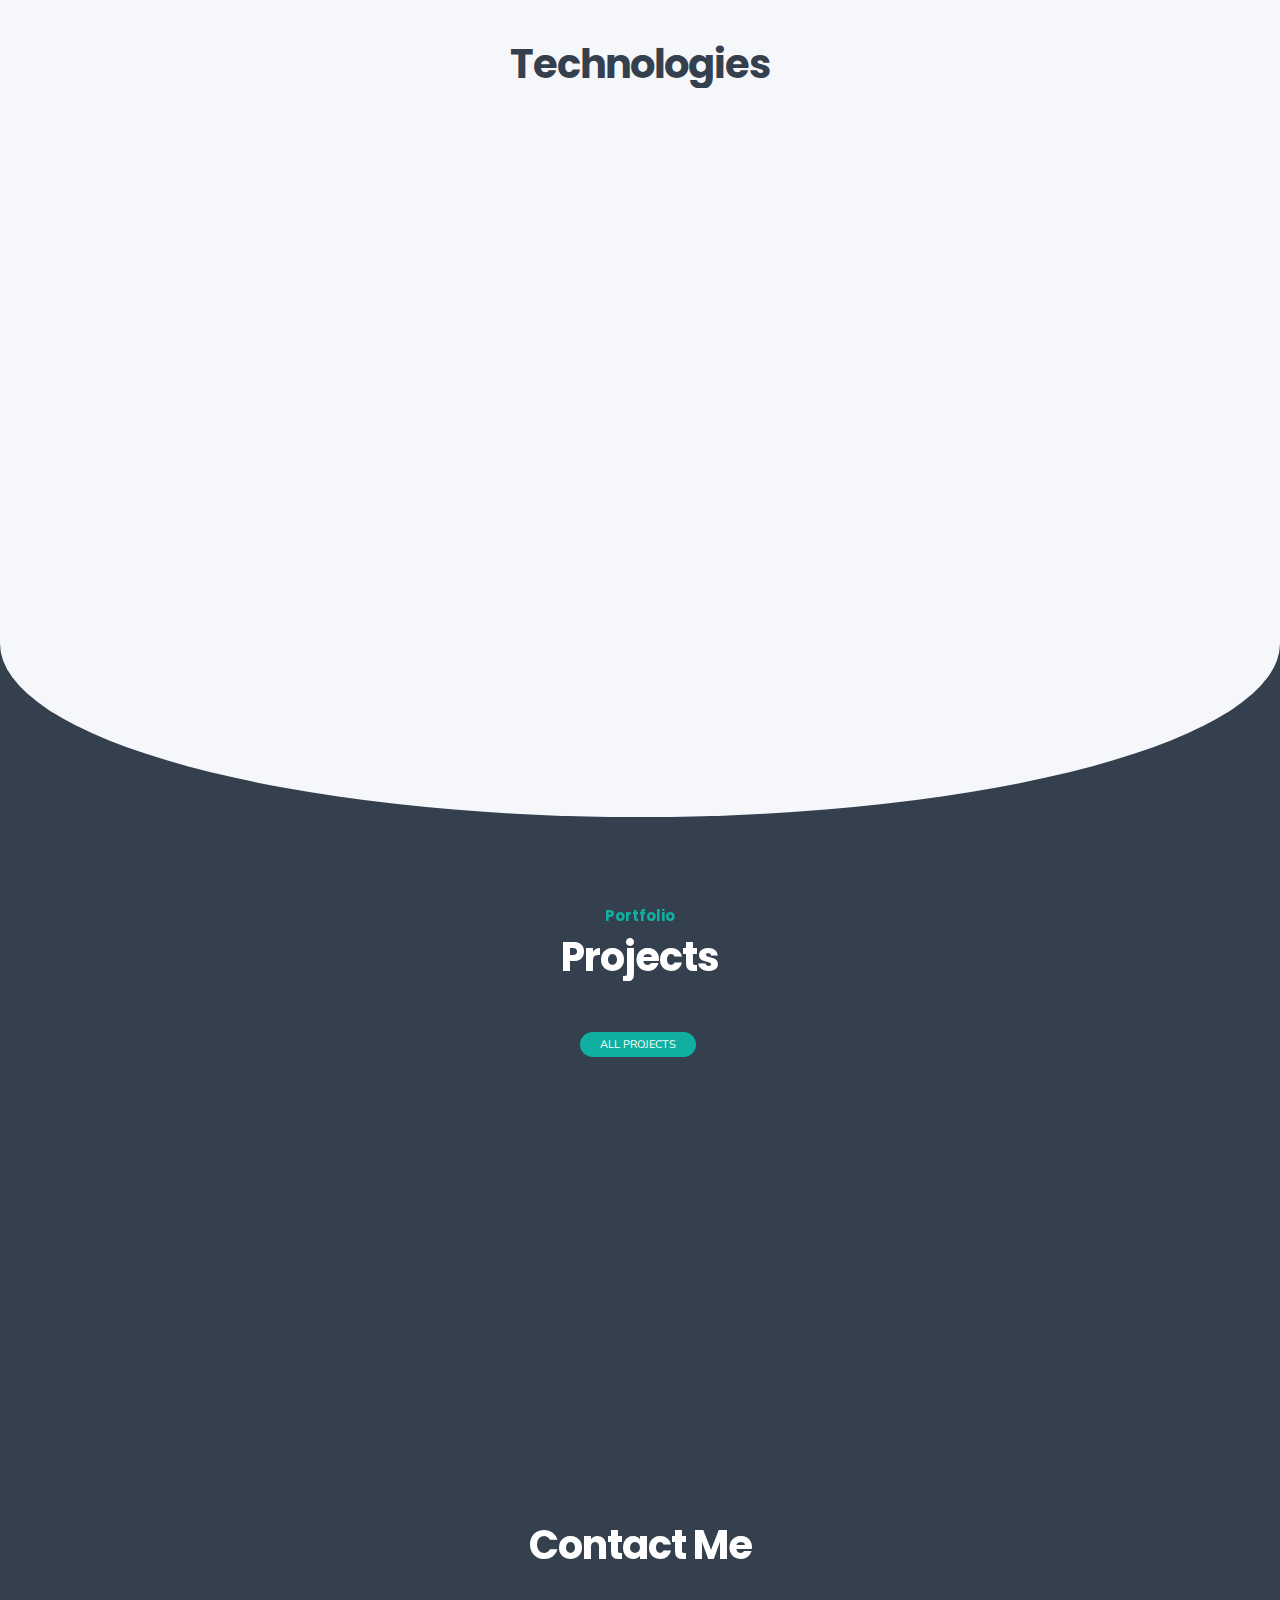
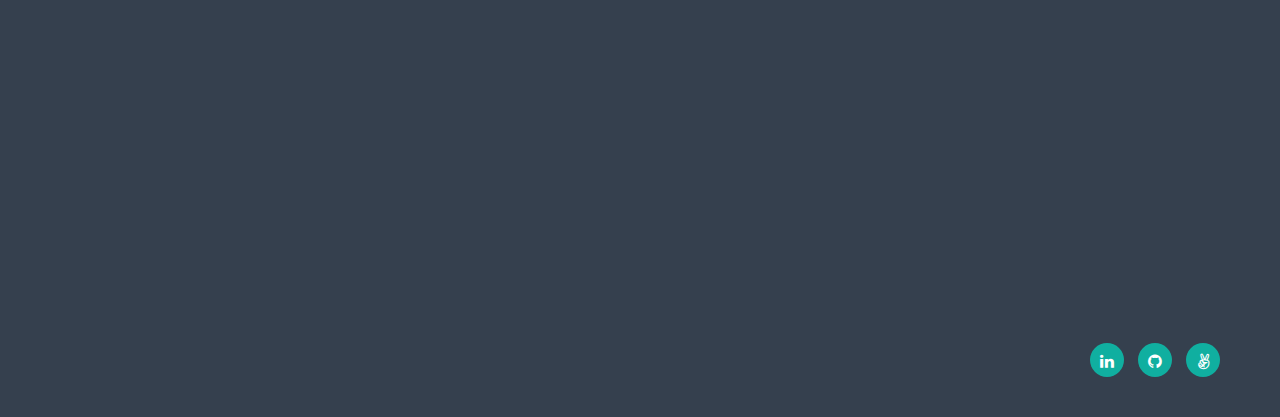
==== commit 0f0ce957: "emai" ====
--- a/index.html
+++ b/index.html
@@ -609,7 +609,9 @@
                             </div>
                         </div>
 
-                        <form name="contactForm" id="contact_form" class="row form-default" method="post" action="email.php">
+                        <!-- <form name="contactForm" id="contact_form" class="row form-default" method="post" action="email.php"> -->
+                        <!-- <form name="contactForm" id="contact_form" class="row form-default" method="post" action="https://formsubmit.co/dli53@outlook.com">
+
                             <div class="col-md-6">
                                 <div class="field-set">
                                     <input type="text" name="name" id="name" class="form-control" placeholder="Your Name" />
@@ -643,7 +645,7 @@
                                 <div id="mail_success" class="success">Your message has been sent successfully.</div>
                                 <div id="mail_fail" class="error">Sorry, error occured this time sending your message.</div>
                             </div>
-                        </form>
+                        </form> -->
 
                         <div class="spacer-double"></div>
 
@@ -664,9 +666,10 @@
 
                             <div class="col-md-4">
                                 <div class="wm-1"></div>
-                                <i class="icon_mail_alt id-color size40 mb20"></i>
+                                <a href="mailto:DLI53@outlook.com"><i class="icon_mail_alt id-color size40 mb20"></i>
                                 <h6 class="id-color">Email Me</h6>
-                                <p>DLi53@outlook.com</p>
+                                DLi53@outlook.com</a>
+                                <!-- <a>DLi53@outlook.com</a> -->
                             </div>
                         </div>
                     </div>
--- a/css/dan.css
+++ b/css/dan.css
@@ -49,4 +49,5 @@
 
 .helloname{
     color: white;
-}+}
+
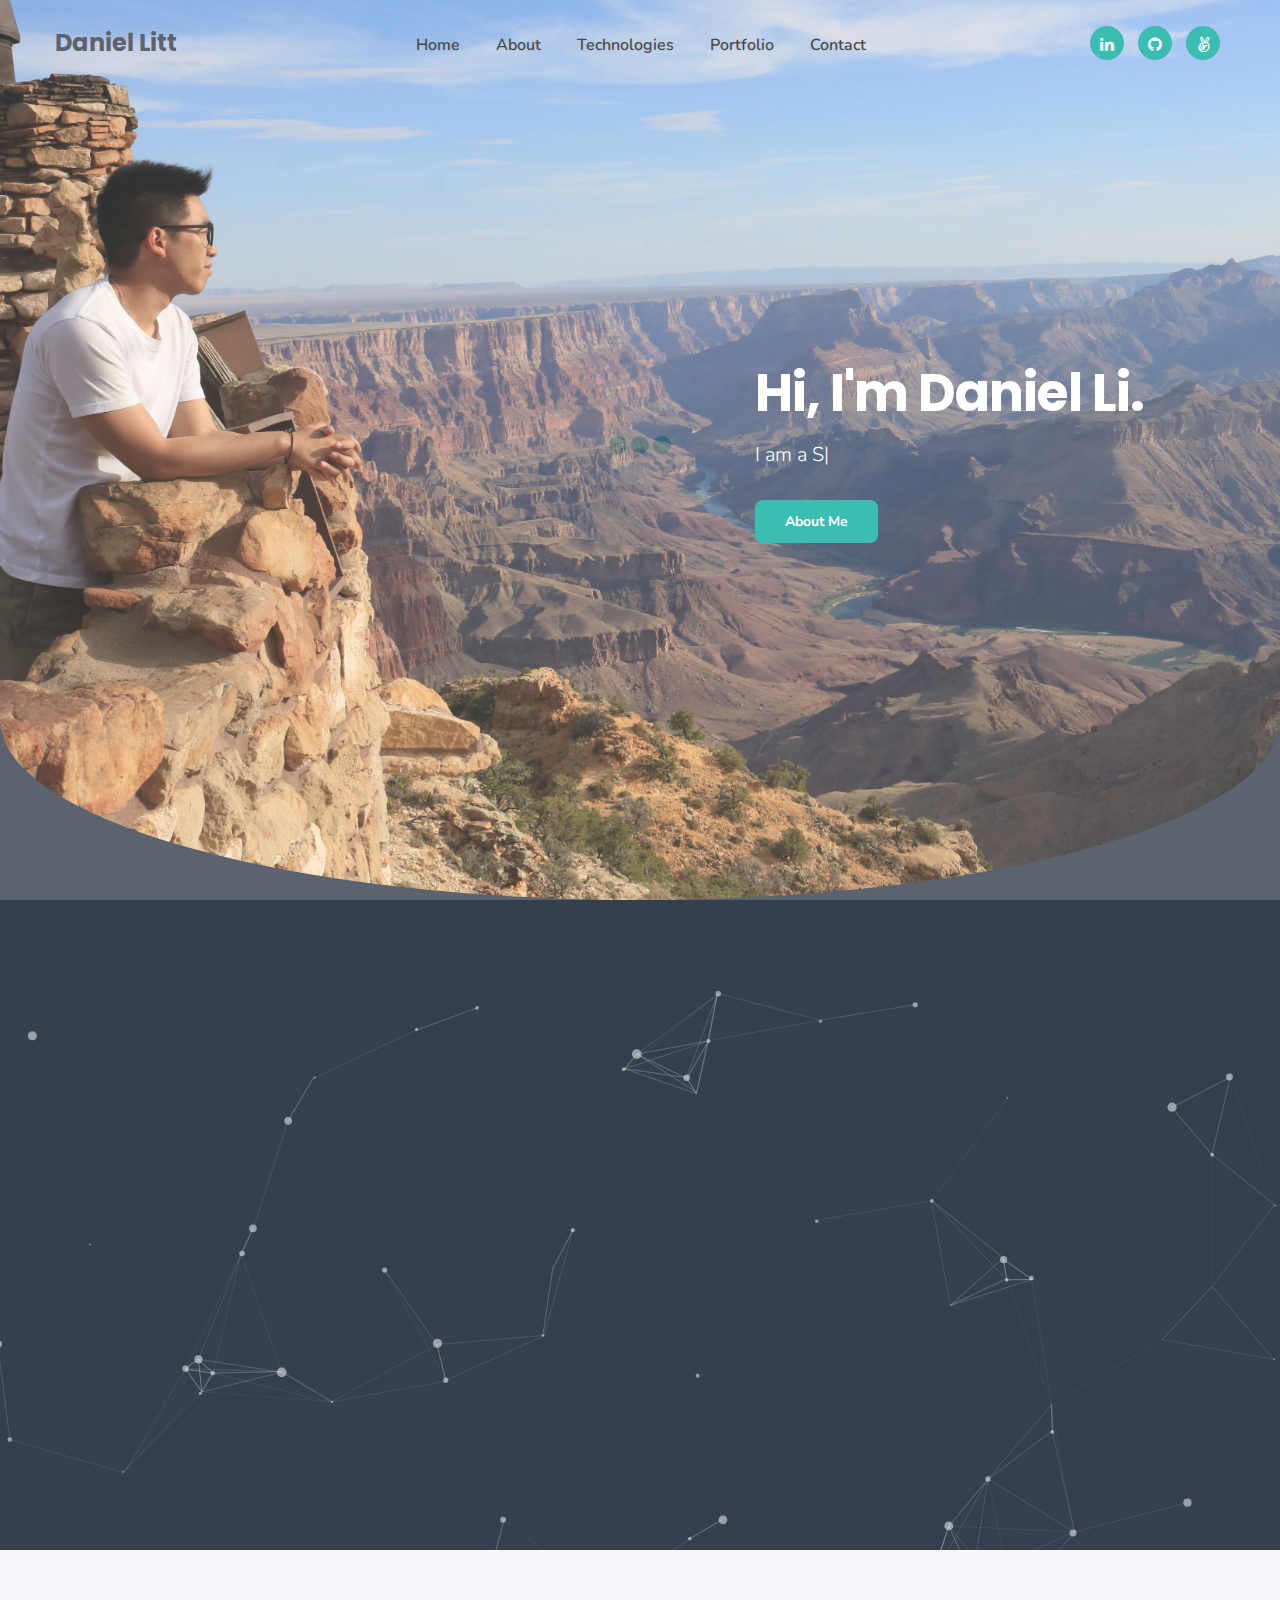
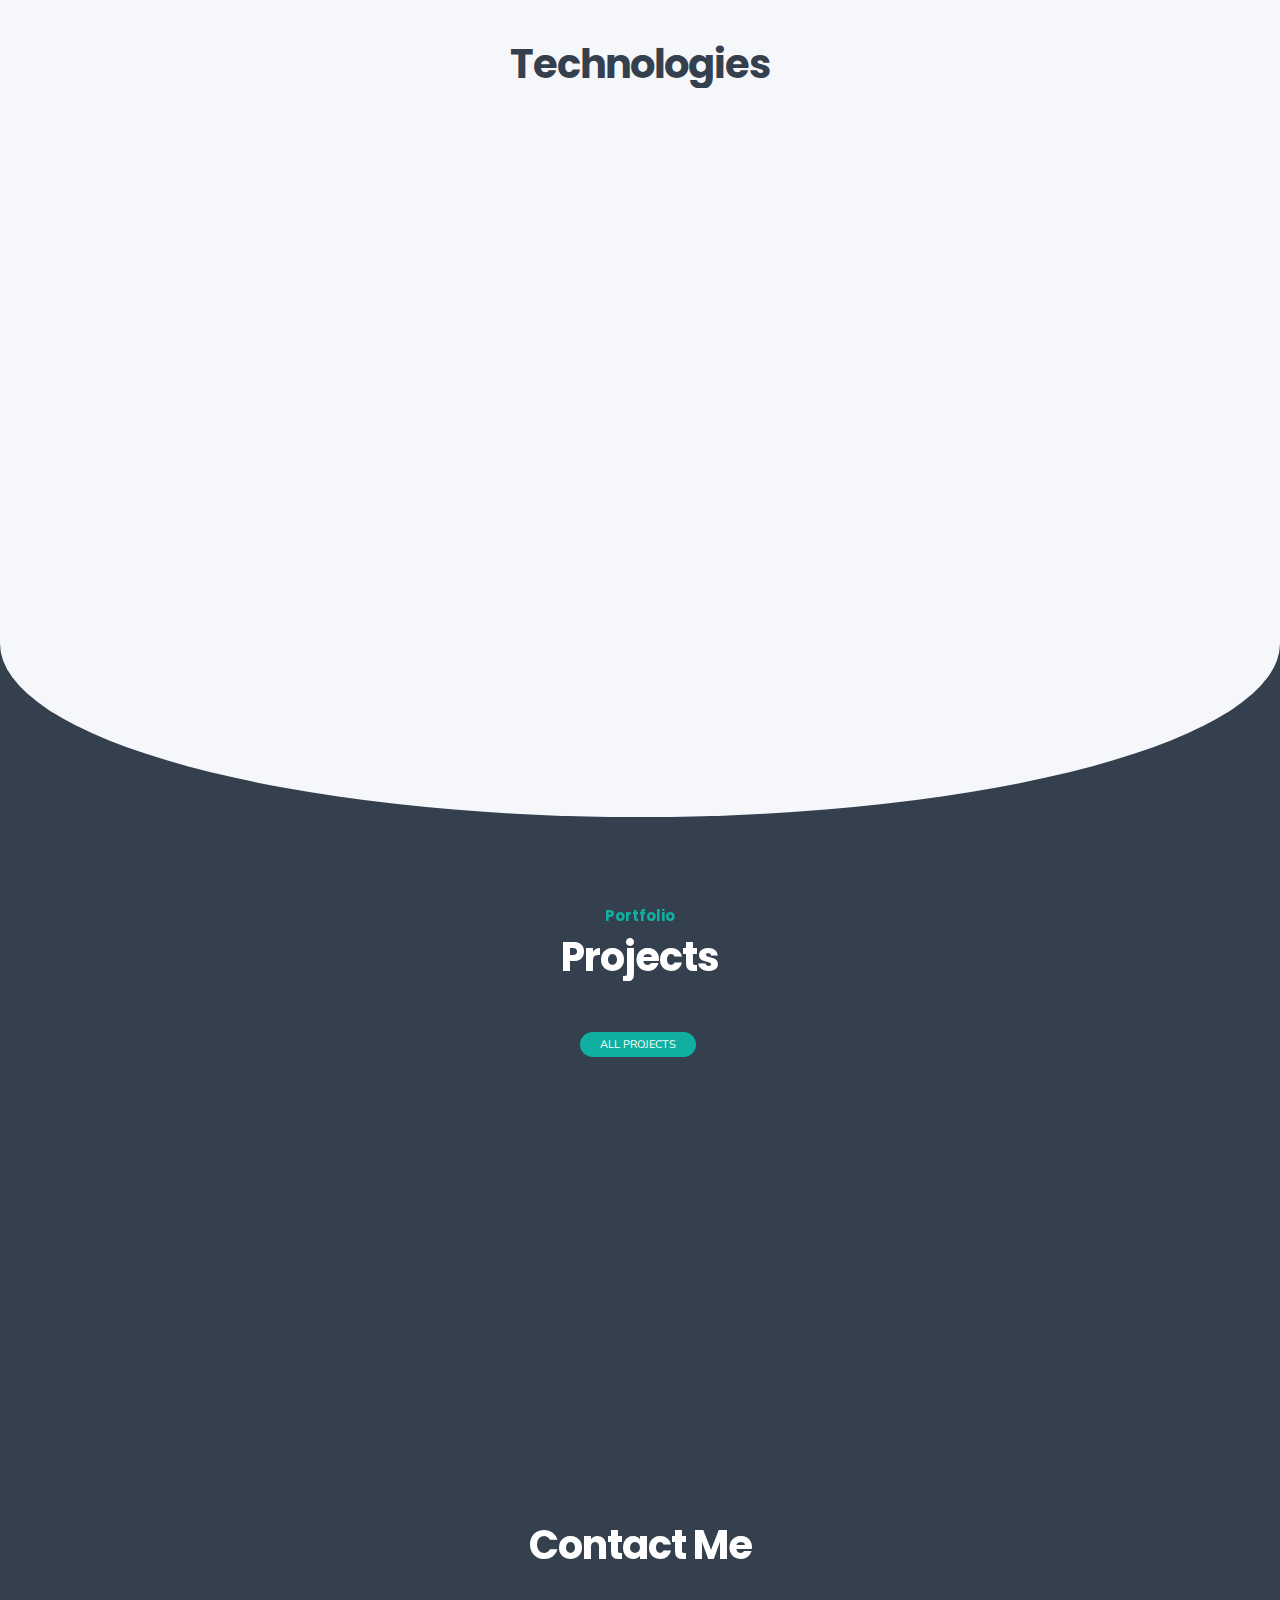
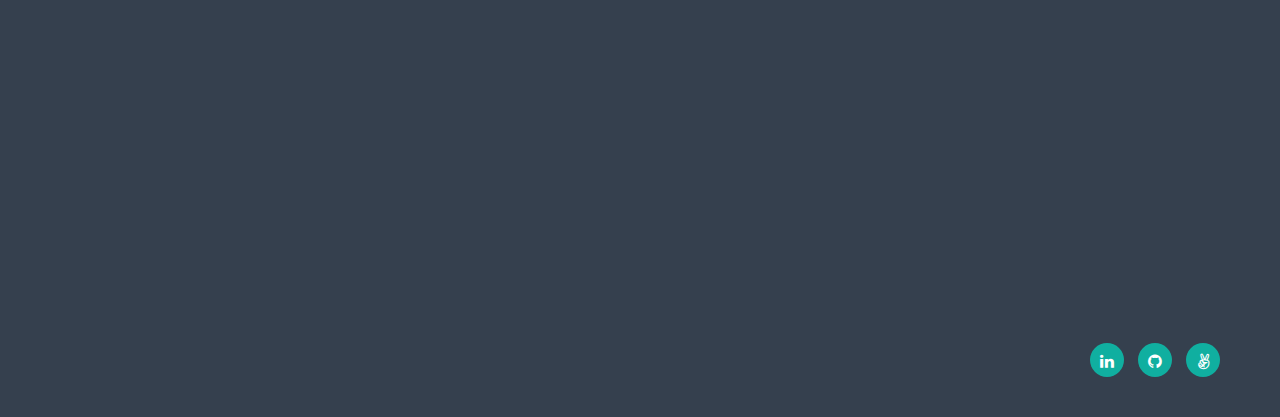
==== commit e88d0b26: "changes" ====
--- a/index.html
+++ b/index.html
@@ -10,6 +10,7 @@
         <meta content="" name="keywords" />
         <meta content="" name="author" />
 
+        <link rel="icon" type="image/x-icon" href="/skills/aws.png">
         <!--[if lt IE 9]>
             <script src="js/html5shiv.js"></script>
         <![endif]-->
@@ -56,7 +57,7 @@
                                     <!-- logo begin -->
                                     <div id="logo">
                                         <a href="index.html">
-                                            Daniel Li
+                                            Daniel Litt
                                         </a>
                                     </div>
                                     <!-- logo close -->
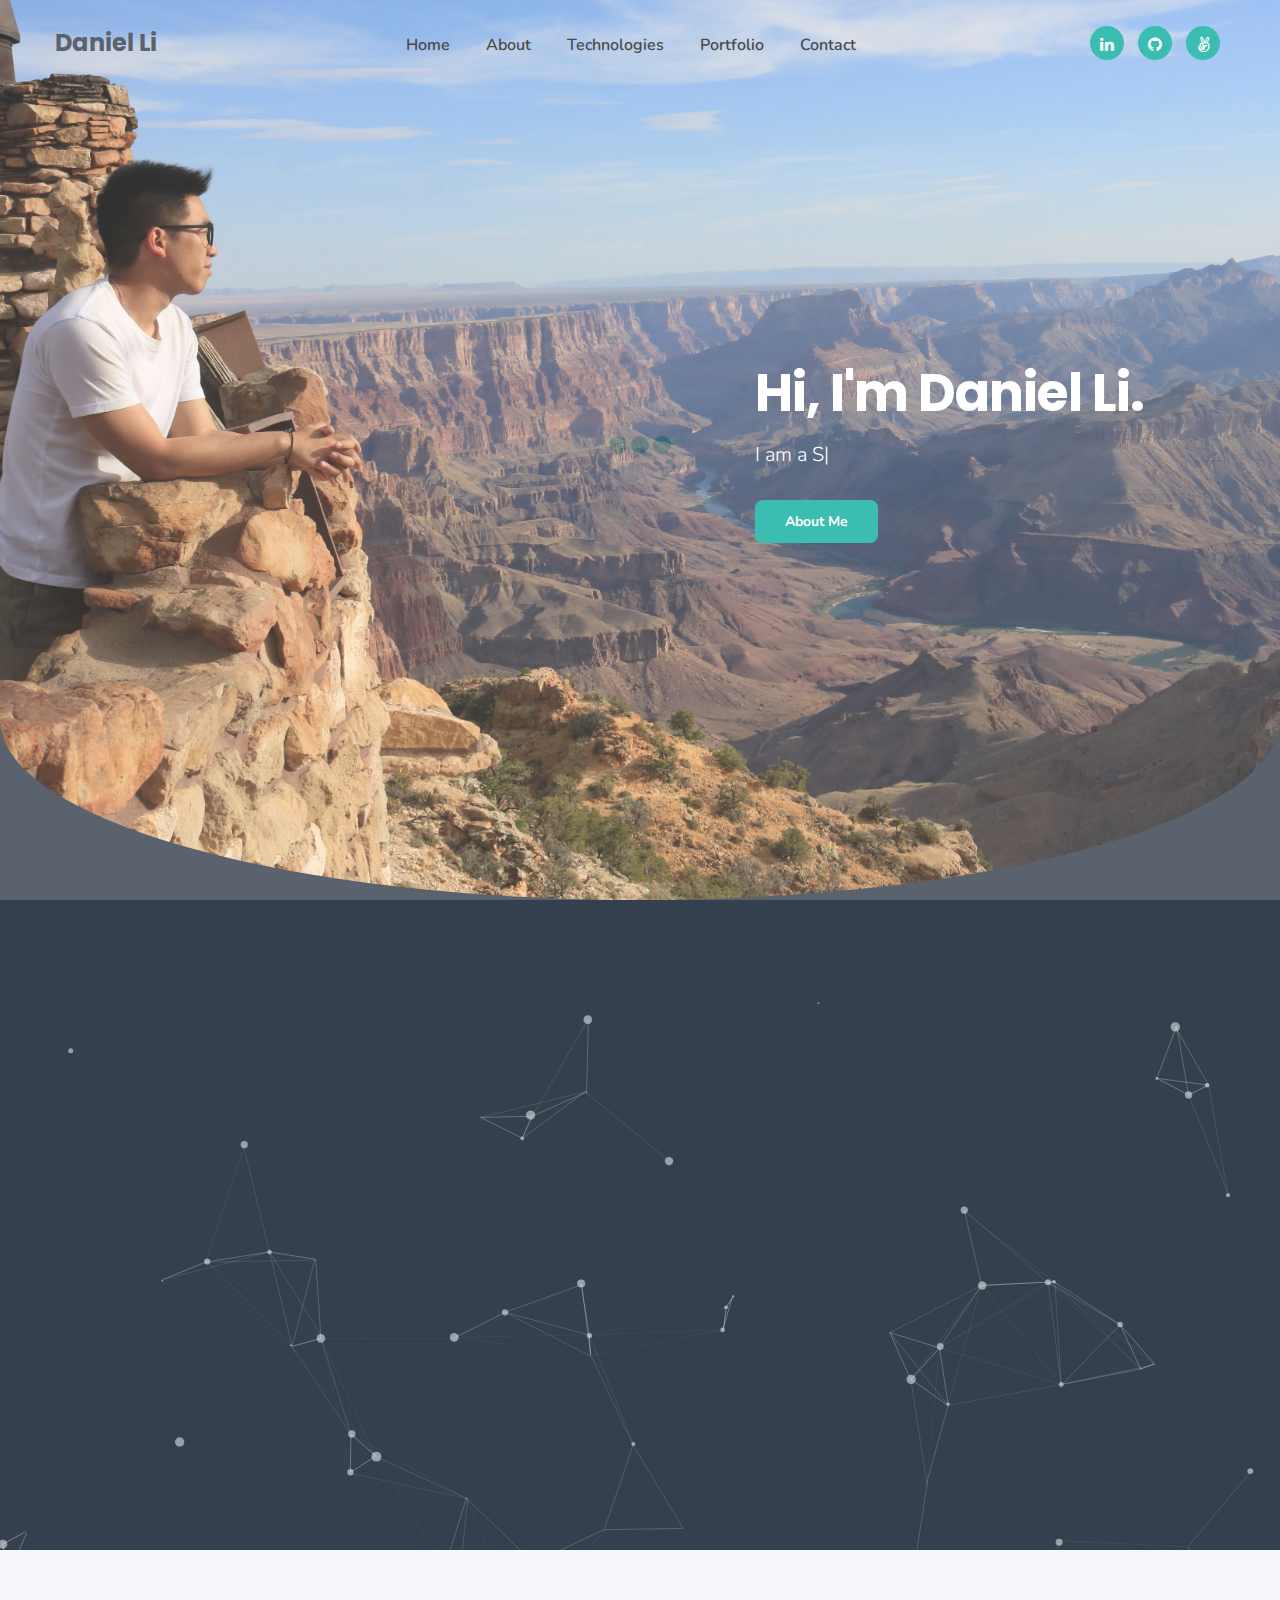
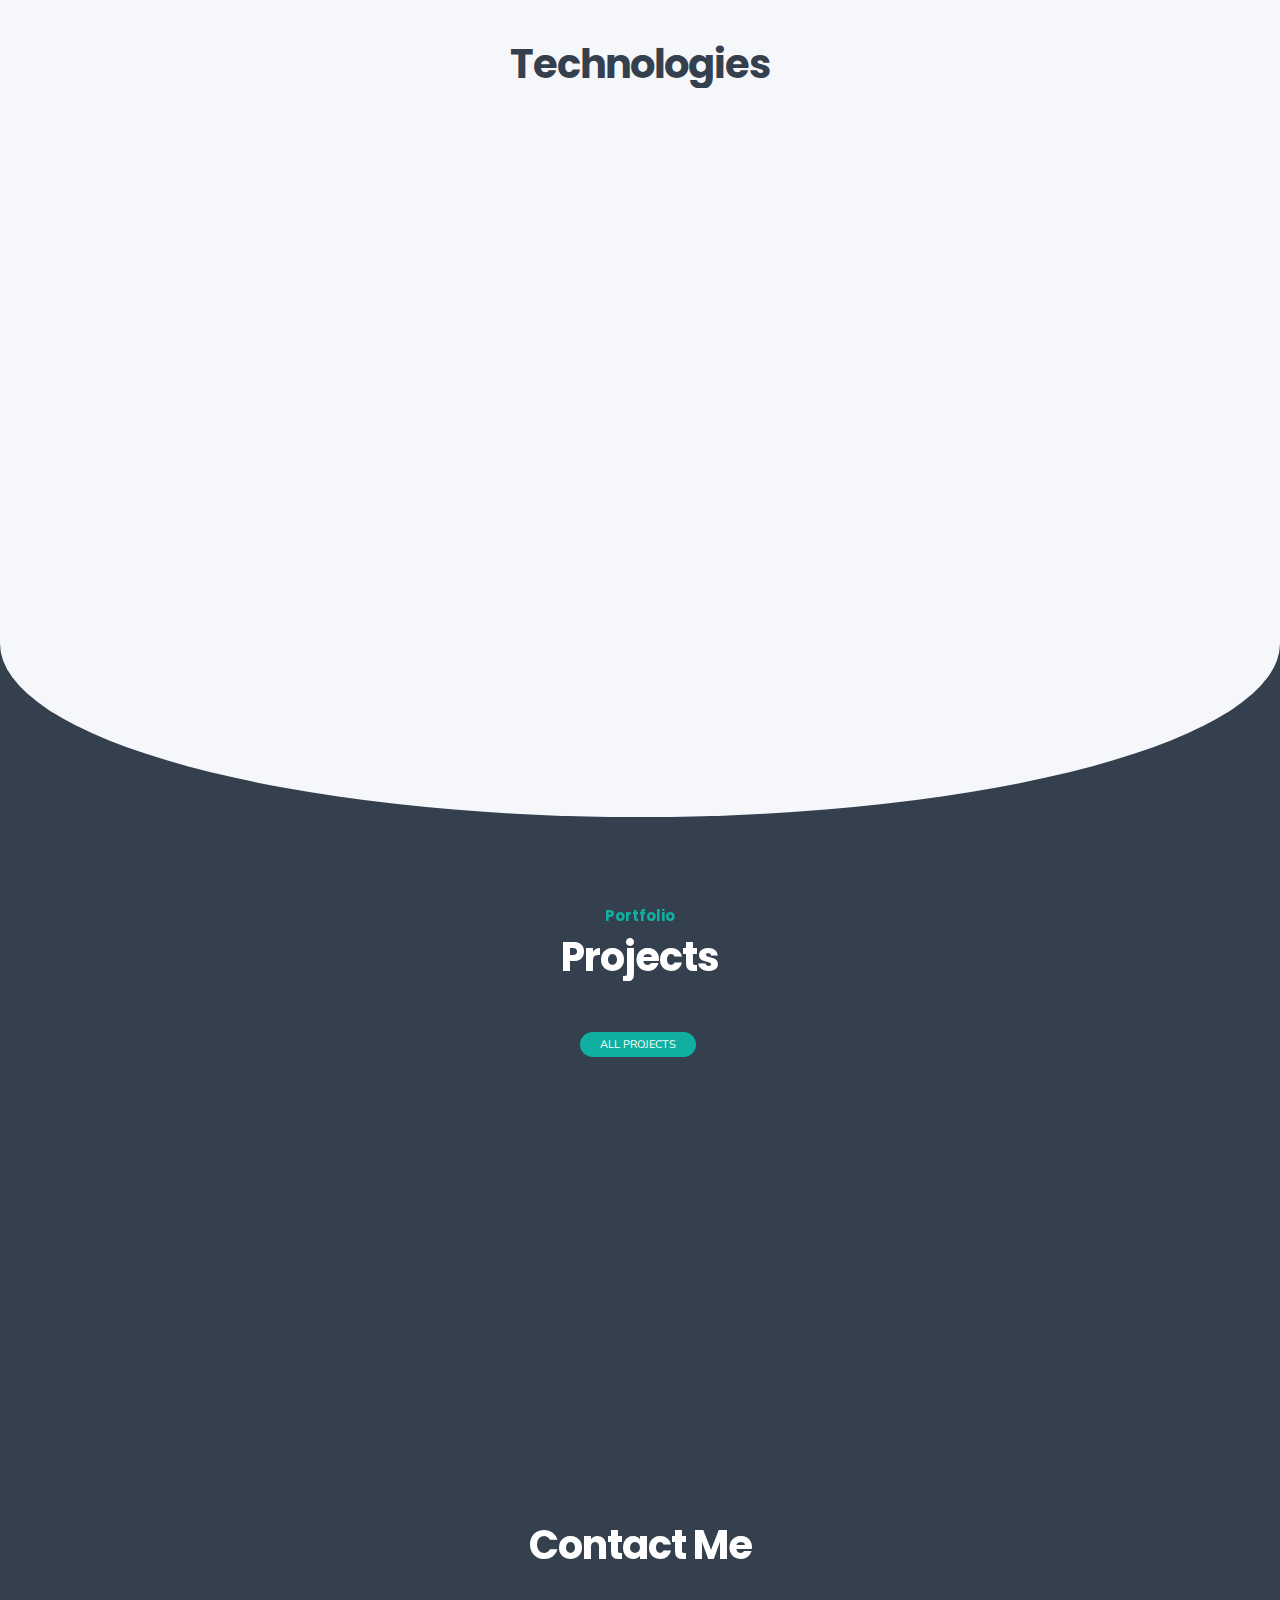
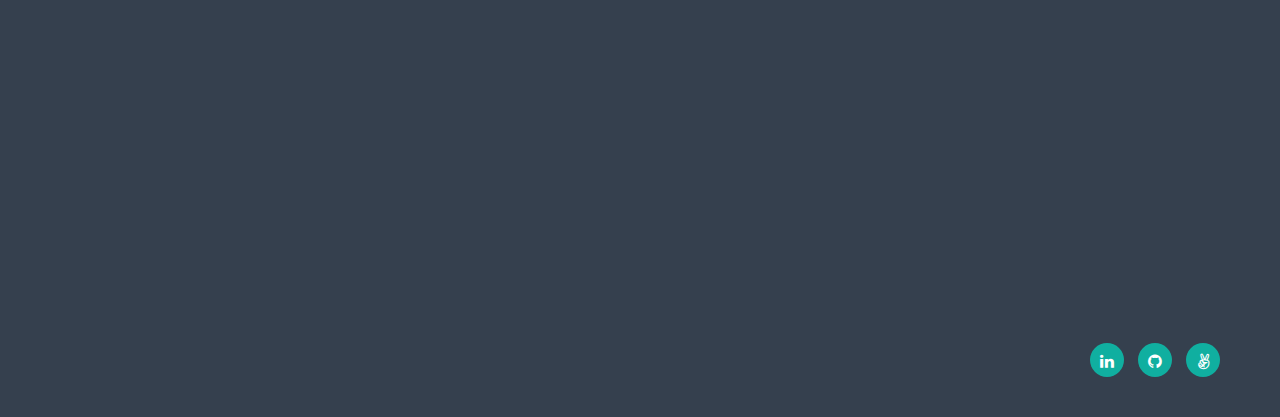
==== commit 1be8ea4c: "icon" ====
--- a/index.html
+++ b/index.html
@@ -10,7 +10,7 @@
         <meta content="" name="keywords" />
         <meta content="" name="author" />
 
-        <link rel="icon" type="image/x-icon" href="/skills/aws.png">
+        <link rel="icon" type="image/x-icon" href="./images/misc/favicon4.png">
         <!--[if lt IE 9]>
             <script src="js/html5shiv.js"></script>
         <![endif]-->
@@ -57,7 +57,7 @@
                                     <!-- logo begin -->
                                     <div id="logo">
                                         <a href="index.html">
-                                            Daniel Litt
+                                            Daniel Li
                                         </a>
                                     </div>
                                     <!-- logo close -->
@@ -85,9 +85,9 @@
                                     <div class="social-icons">
                                         <!-- <a href="#"><i class="fa fa-facebook fa-lg"></i></a> -->
                                         <!-- <a href="#"><i class="fa fa-twitter fa-lg"></i></a> -->
-                                        <a href="#"><i class="fa fa-linkedin fa-lg"></i></a>
-                                        <a href="#"><i class="fa fa-github fa-lg"></i></a>
-                                        <a href="#"><i class="fa fa-angellist fa-lg"></i></a>
+                                        <a href="https://www.linkedin.com/in/danielli52/"><i class="fa fa-linkedin fa-lg"></i></a>
+                                        <a href="https://github.com/DLi53"><i class="fa fa-github fa-lg"></i></a>
+                                        <a href="https://angel.co/u/daniel-li-66"><i class="fa fa-angellist fa-lg"></i></a>
                                     </div>
 
                                     <span id="menu-btn"></span>
@@ -690,9 +690,9 @@
                             <div class="social-icons">
                                 <!-- <a href="#"><i class="fa fa-facebook fa-lg"></i></a> -->
                                 <!-- <a href="#"><i class="fa fa-twitter fa-lg"></i></a> -->
-                                <a href="#"><i class="fa fa-linkedin fa-lg"></i></a>
-                                <a href="#"><i class="fa fa-github fa-lg"></i></a>
-                                <a href="#"><i class="fa fa-angellist fa-lg"></i></a>
+                                <a href="https://www.linkedin.com/in/danielli52/"><i class="fa fa-linkedin fa-lg"></i></a>
+                                <a href="https://github.com/DLi53"><i class="fa fa-github fa-lg"></i></a>
+                                <a href="https://angel.co/u/daniel-li-66"><i class="fa fa-angellist fa-lg"></i></a>
                                 <!-- <a href="#"><i class="fa fa-google-plus fa-lg"></i></a> -->
                                 <!-- <a href="#"><i class="fa fa-rss fa-lg"></i></a> -->
                             </div>
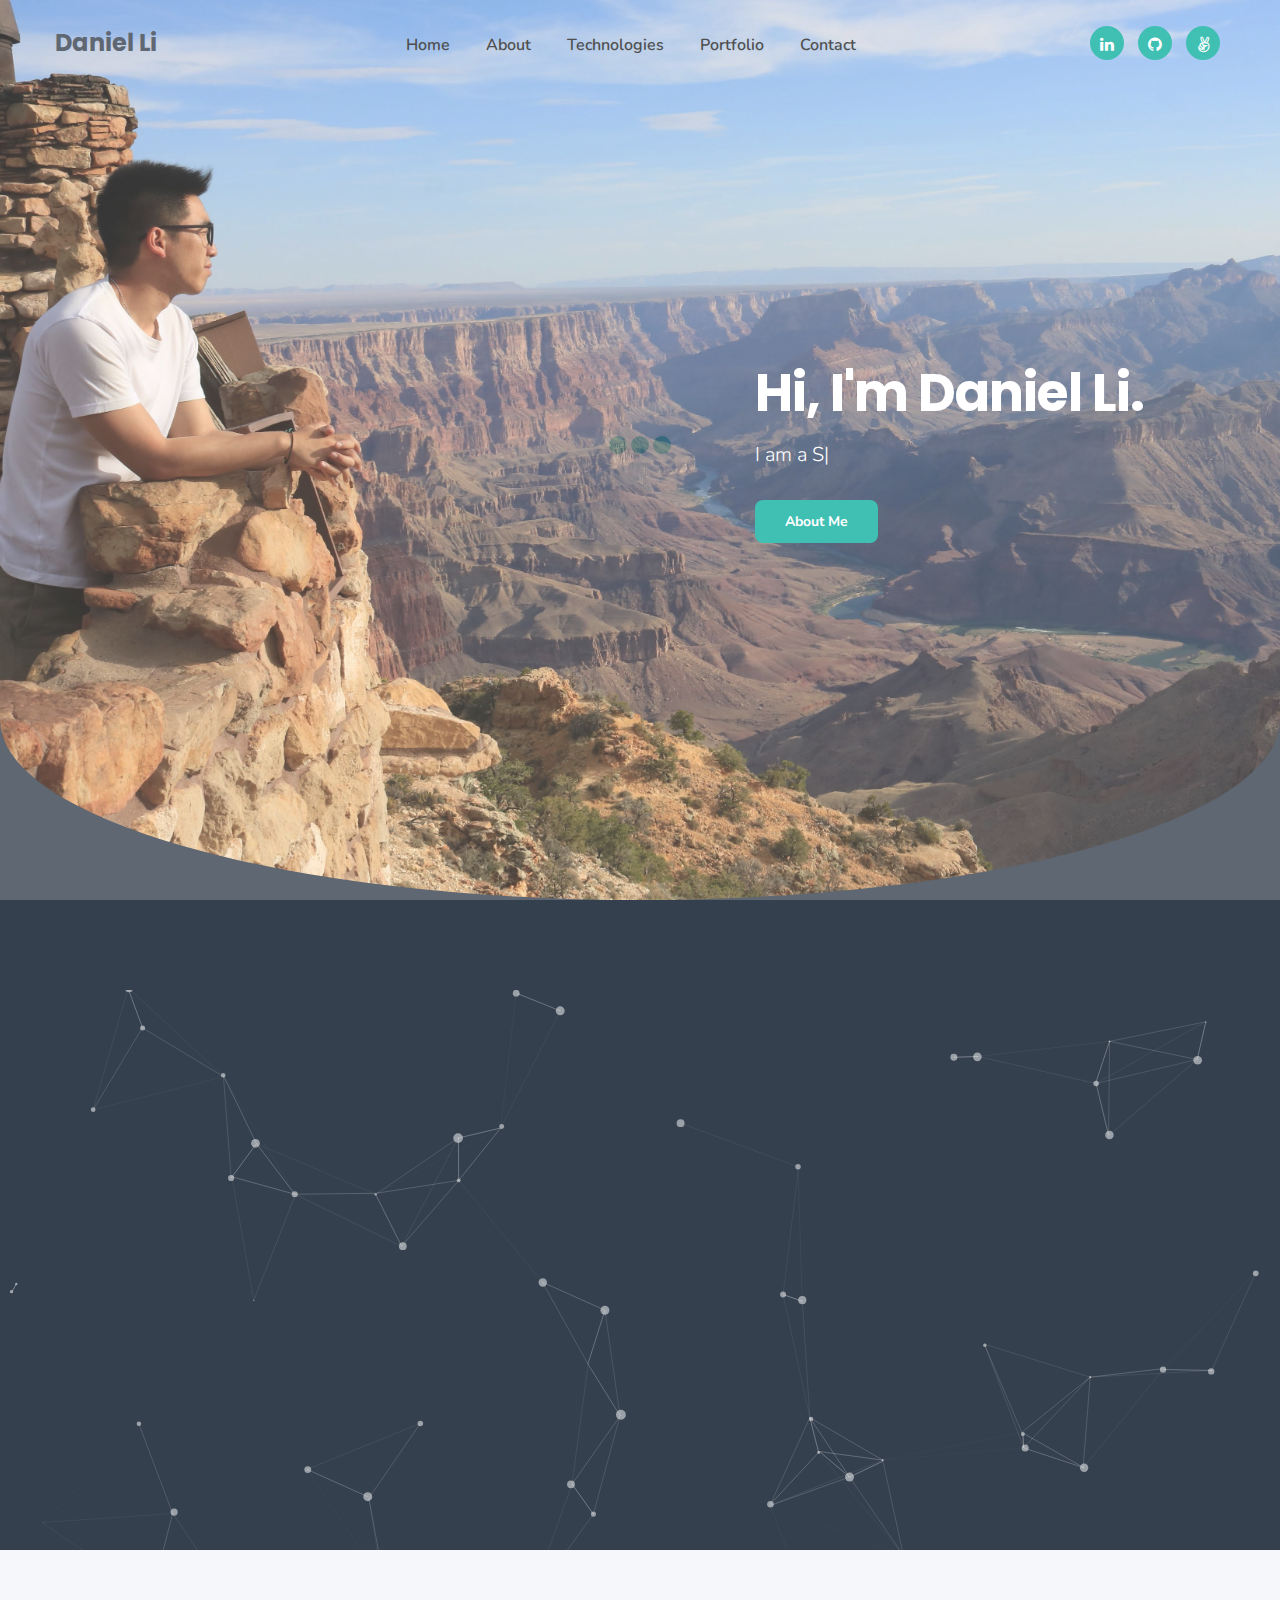
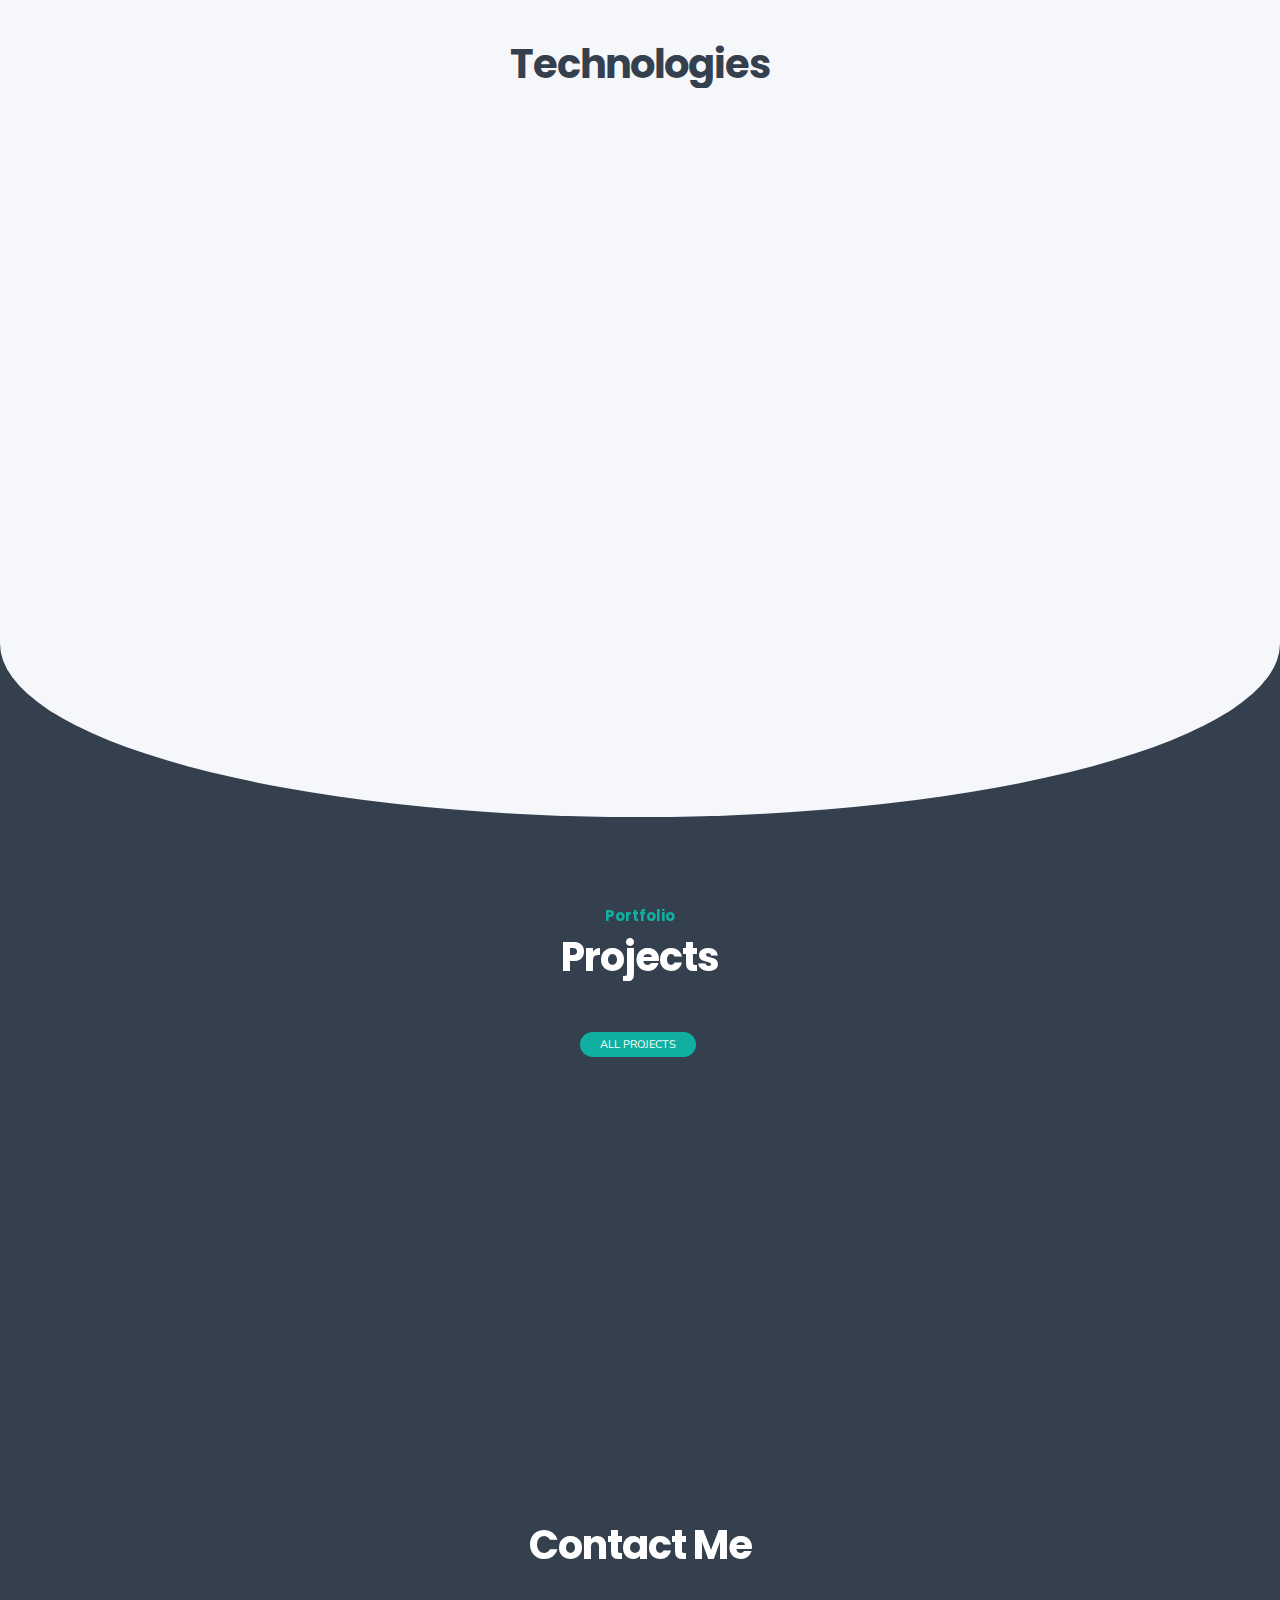
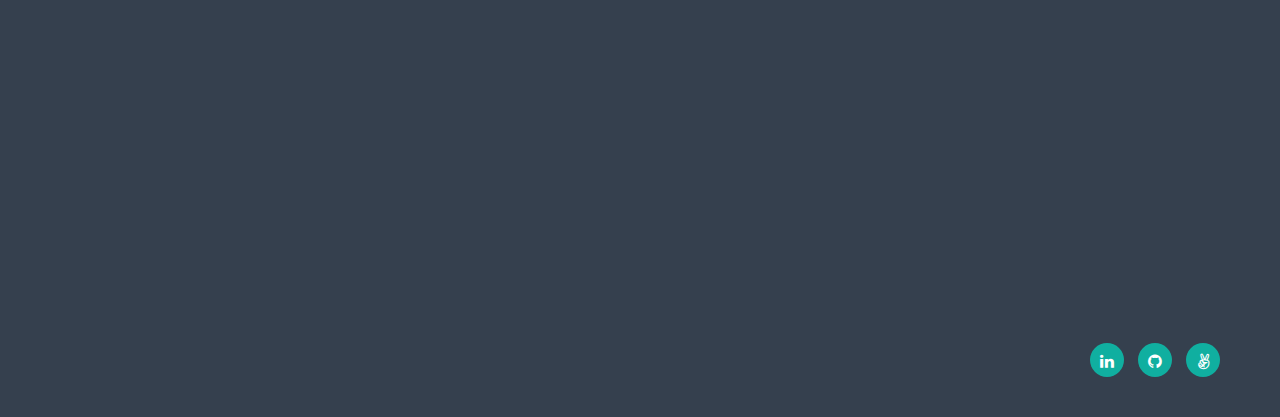
==== commit d0caac57: "working on email" ====
--- a/index.html
+++ b/index.html
@@ -610,8 +610,8 @@
                             </div>
                         </div>
 
-                        <!-- <form name="contactForm" id="contact_form" class="row form-default" method="post" action="email.php"> -->
-                        <!-- <form name="contactForm" id="contact_form" class="row form-default" method="post" action="https://formsubmit.co/dli53@outlook.com">
+                        <!-- <form name="contactForm" id="contact_form" class="row form-default" method="post" action="https://formsubmit.co/dli53@outlook.com"> -->
+                        <!-- <form name="contactForm" id="contact_form" class="row form-default" method="post" action="email.php">
 
                             <div class="col-md-6">
                                 <div class="field-set">
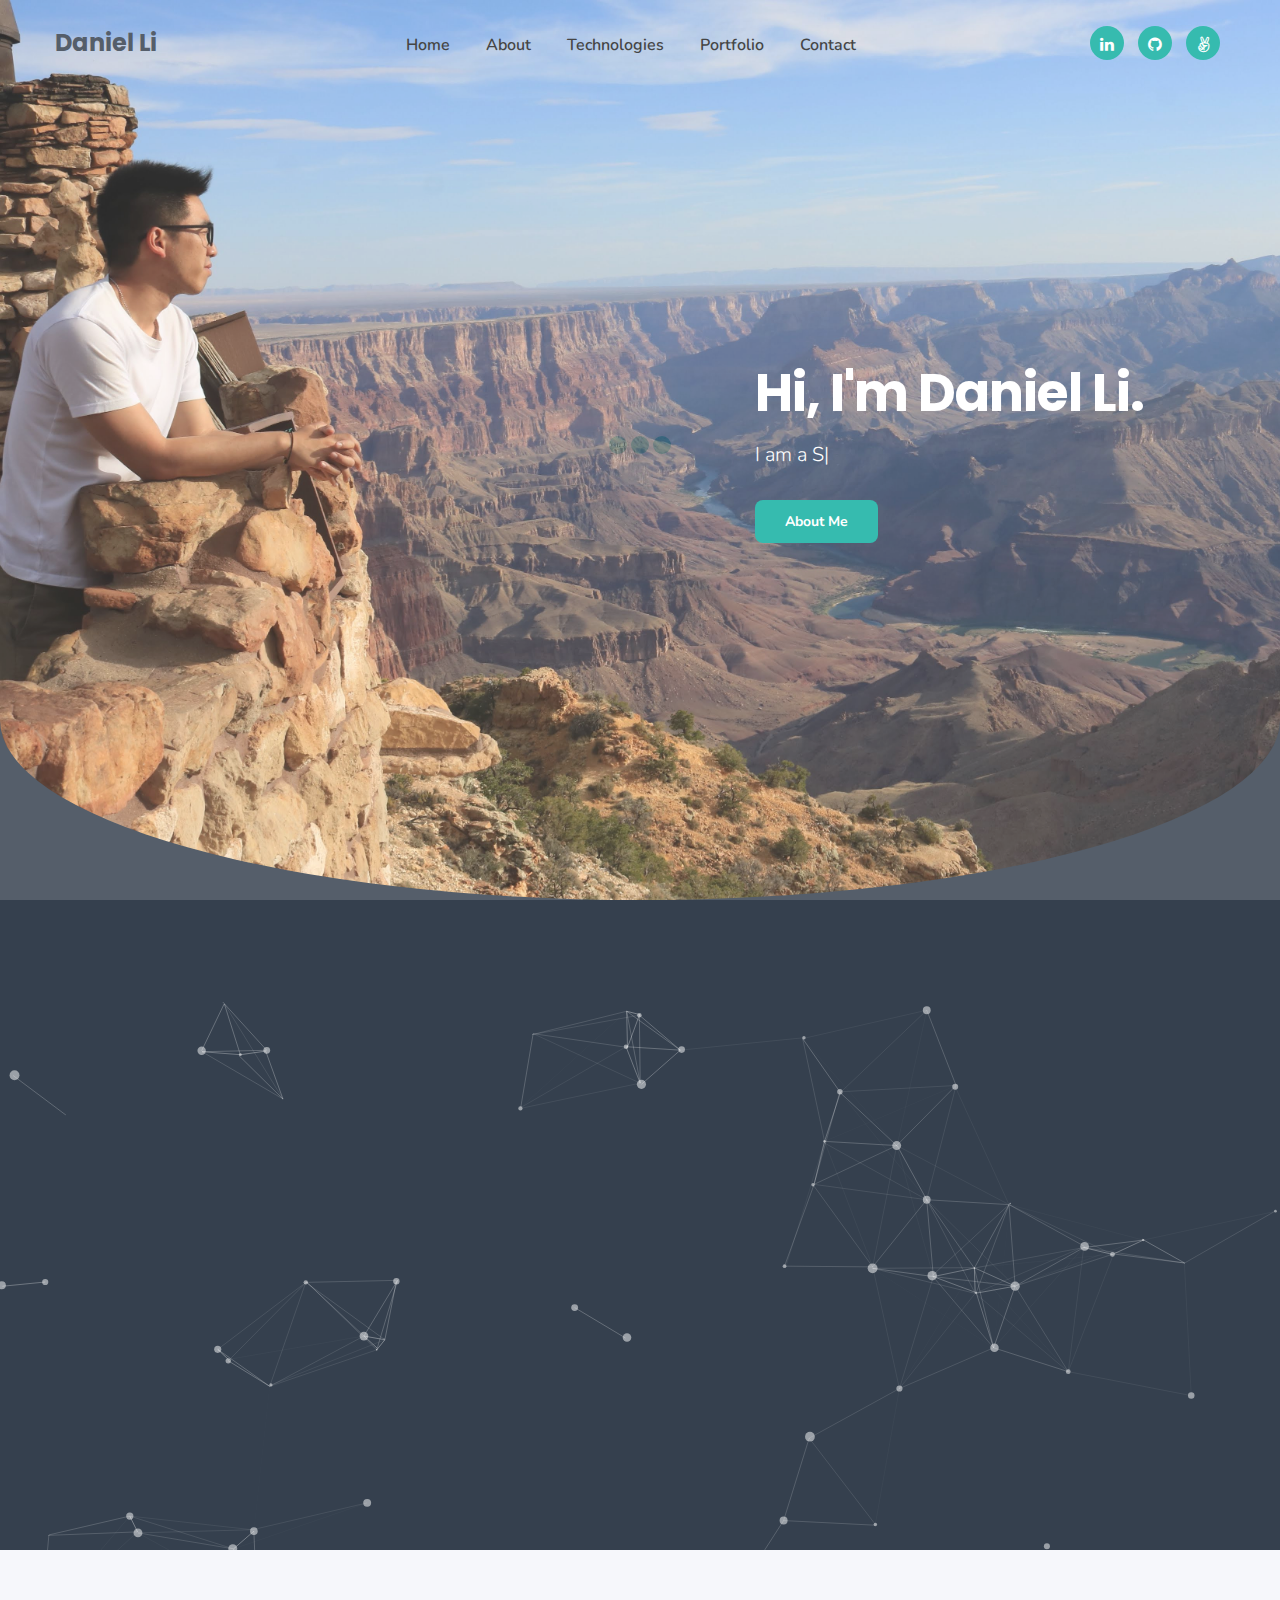
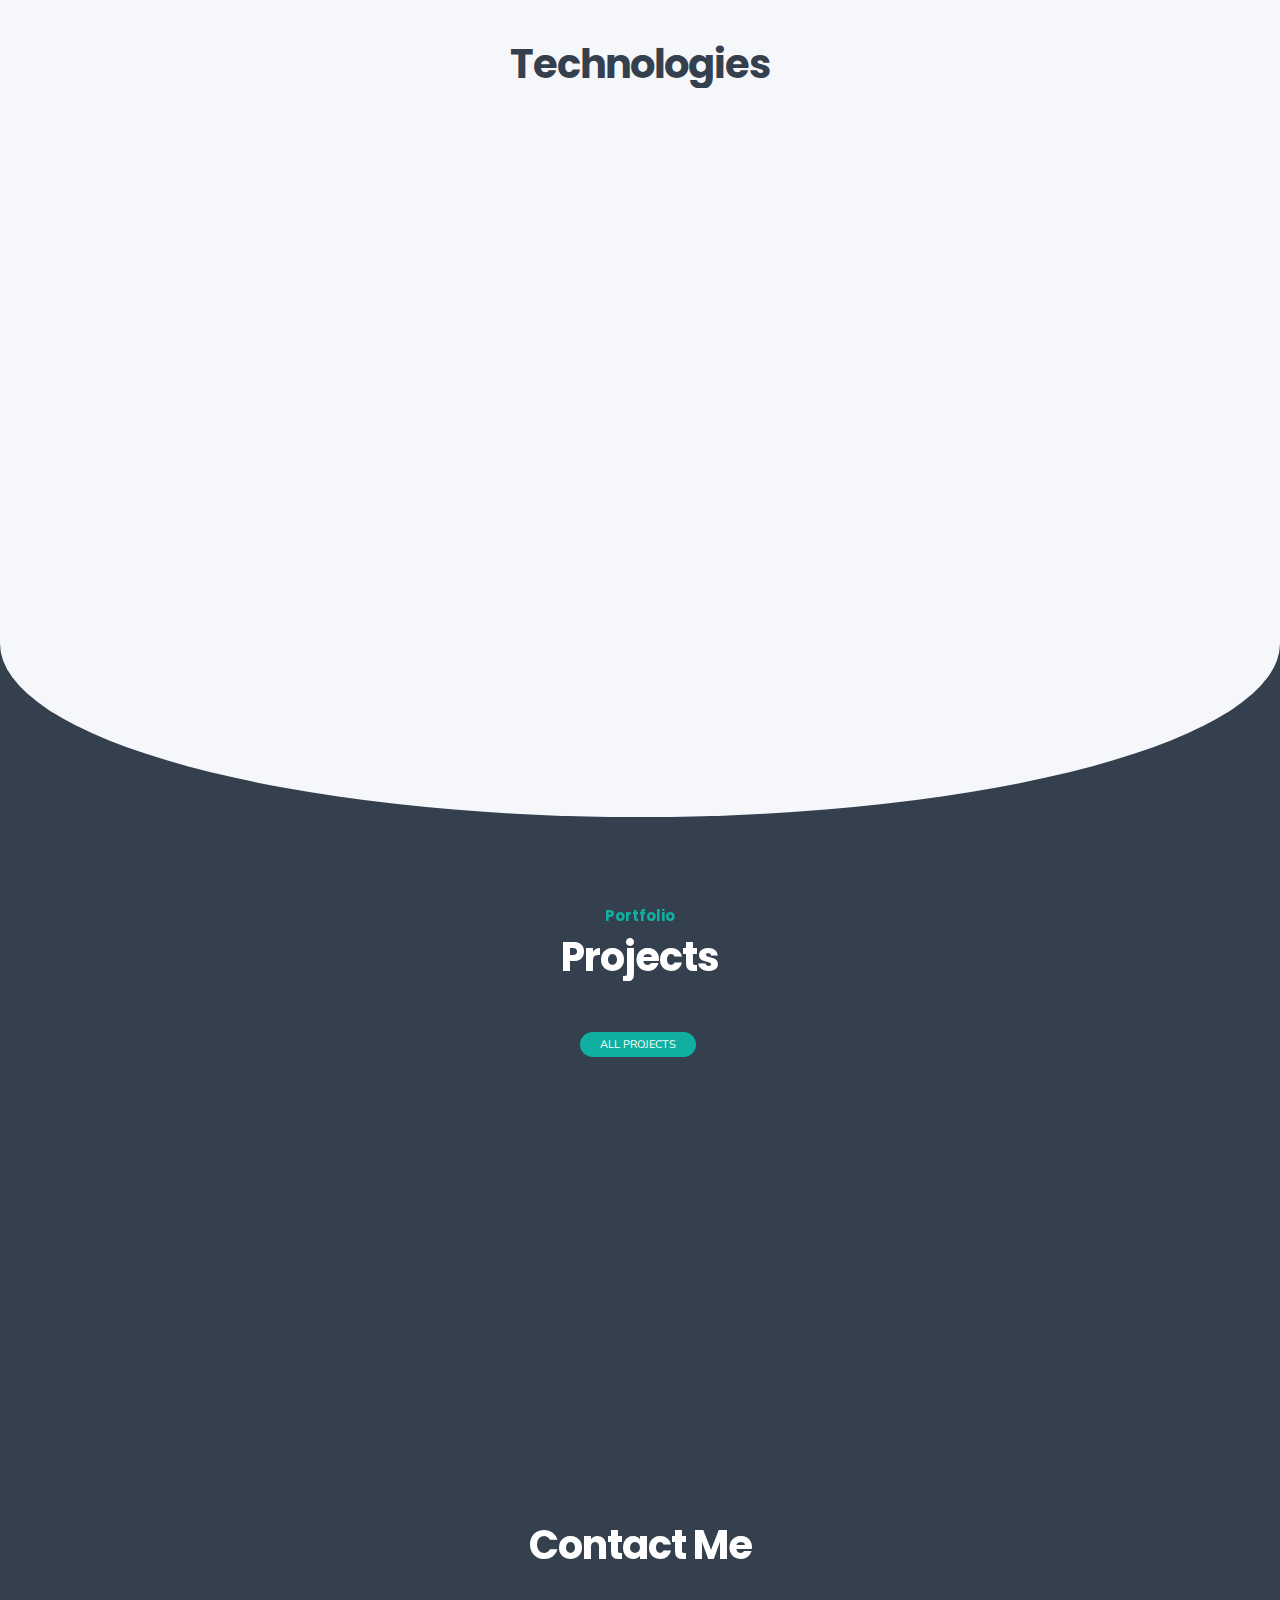
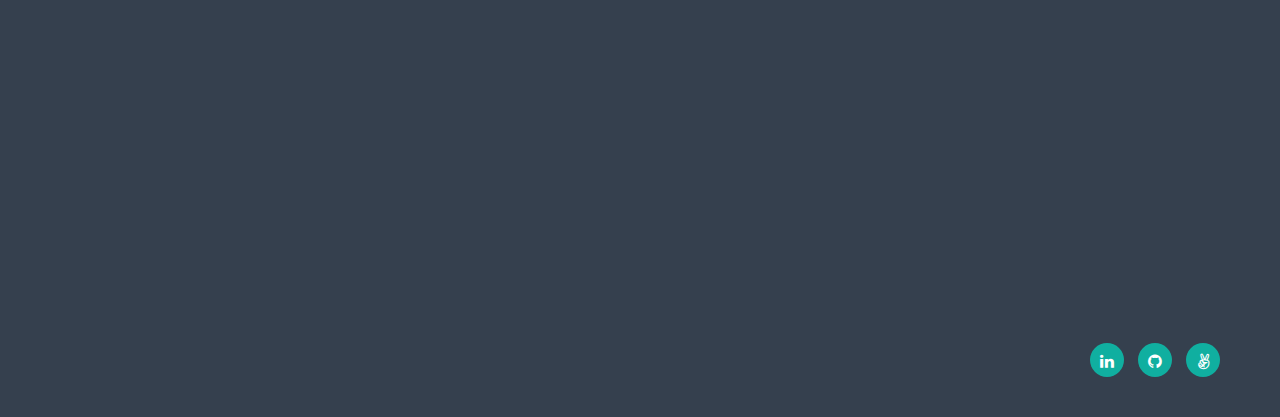
==== commit b3923cea: "update favicon" ====
--- a/index.html
+++ b/index.html
@@ -10,7 +10,7 @@
         <meta content="" name="keywords" />
         <meta content="" name="author" />
 
-        <link rel="icon" type="image/x-icon" href="./images/misc/favicon4.png">
+        <link rel="icon" type="image/x-icon" href="./images/misc/favicon5.png">
         <!--[if lt IE 9]>
             <script src="js/html5shiv.js"></script>
         <![endif]-->
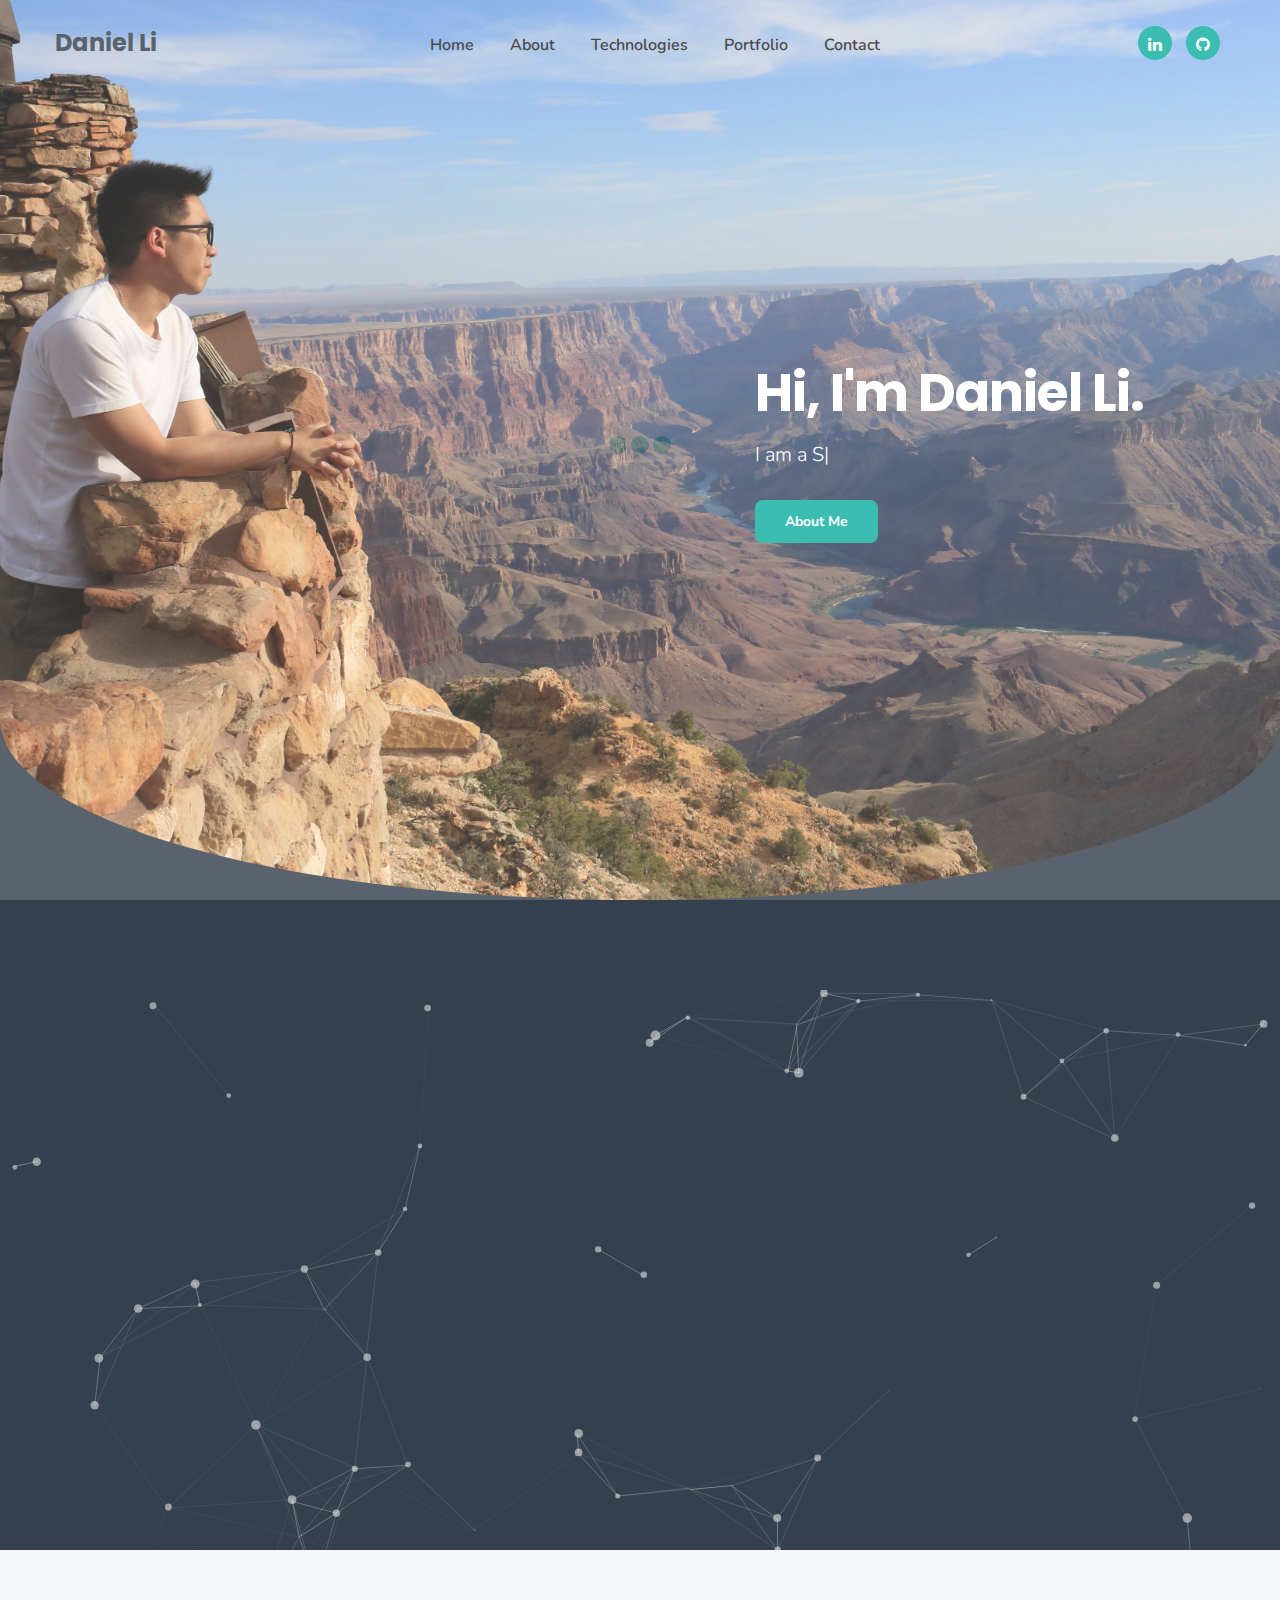
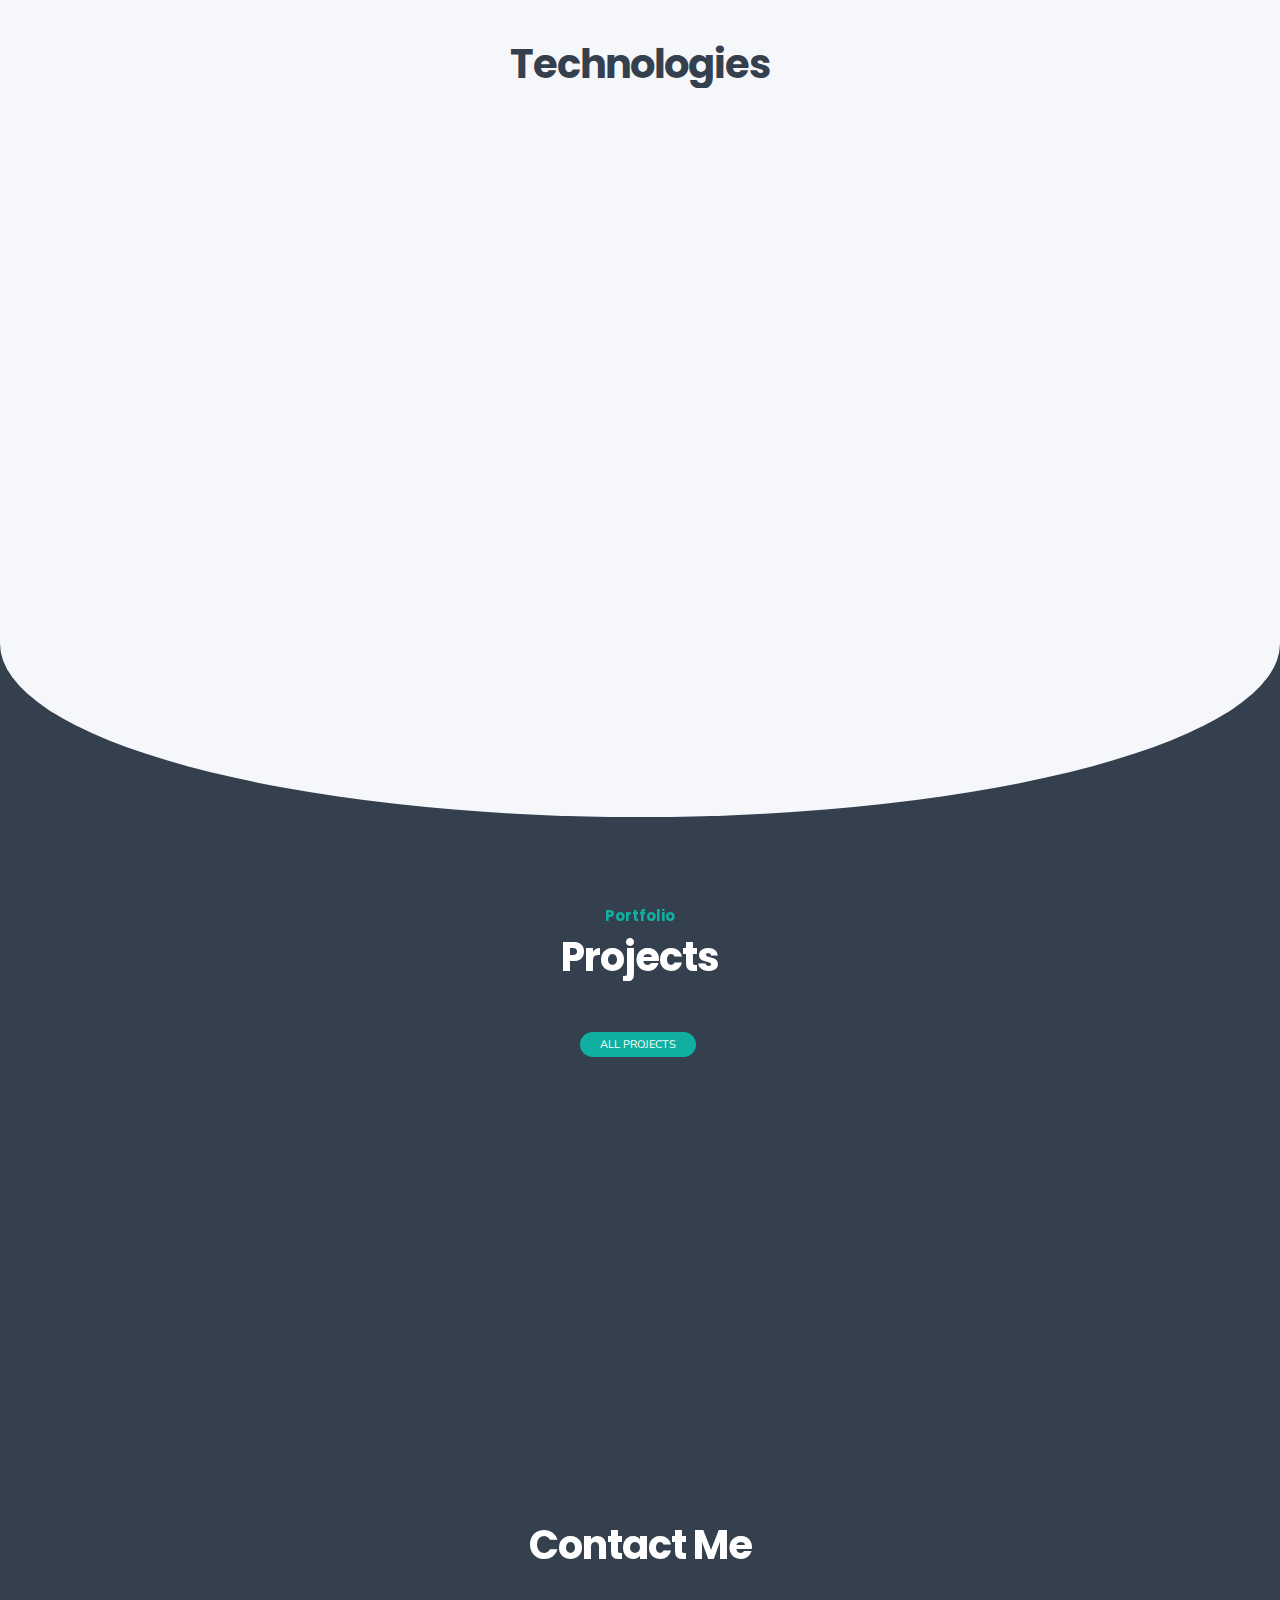
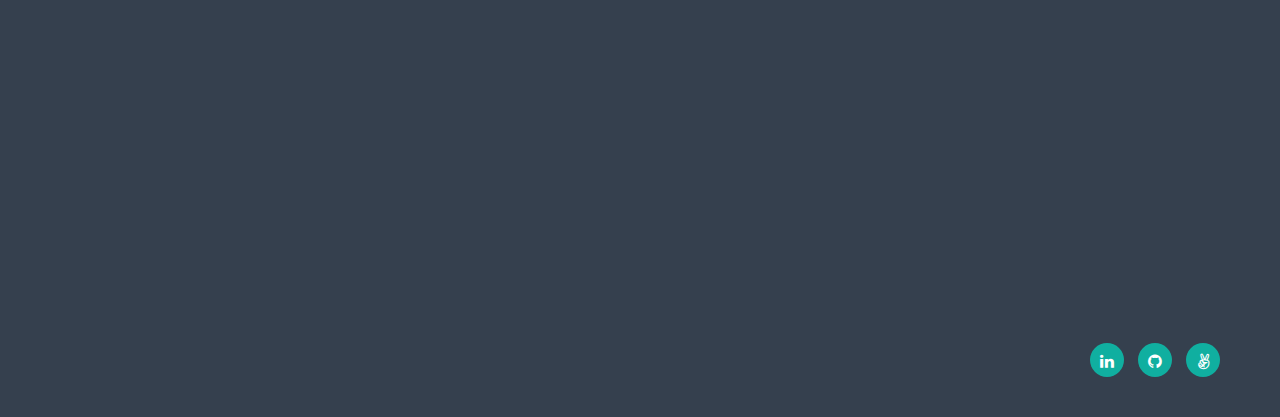
==== commit 6390ddd7: "Take out Angel List" ====
--- a/index.html
+++ b/index.html
@@ -87,7 +87,7 @@
                                         <!-- <a href="#"><i class="fa fa-twitter fa-lg"></i></a> -->
                                         <a href="https://www.linkedin.com/in/danielli52/"><i class="fa fa-linkedin fa-lg"></i></a>
                                         <a href="https://github.com/DLi53"><i class="fa fa-github fa-lg"></i></a>
-                                        <a href="https://angel.co/u/daniel-li-66"><i class="fa fa-angellist fa-lg"></i></a>
+                                        <!-- <a href="https://angel.co/u/daniel-li-66"><i class="fa fa-angellist fa-lg"></i></a> -->
                                     </div>
 
                                     <span id="menu-btn"></span>
